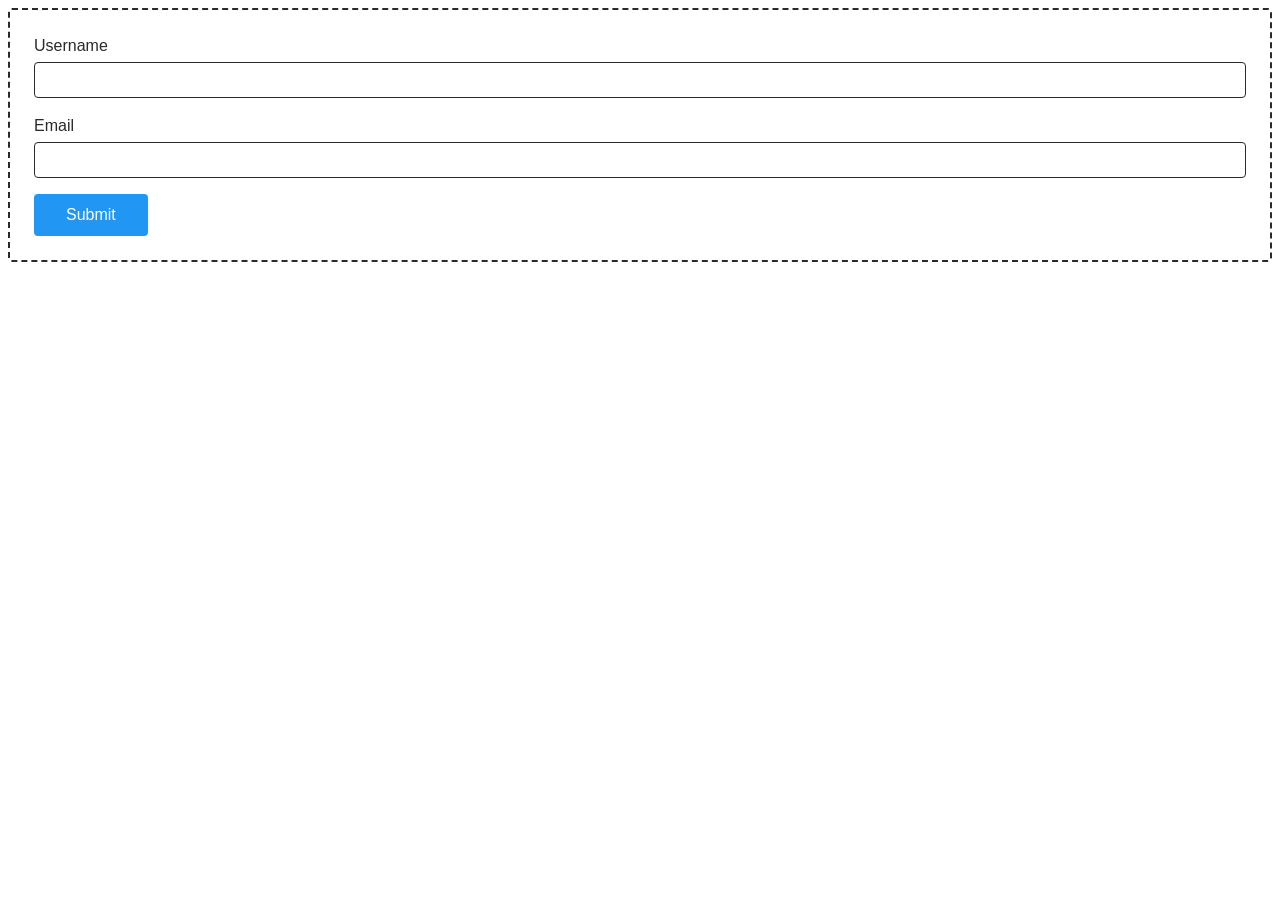
==== Index.html @ ba555522 "!" ====
<!doctype html>
<html>
    <head>
    <title>training</title>
    <meta charset="utf-8">
    <meta name="viewport" content="width=device-width, initial-scale=1.0">
    <link rel="preconnect" href="https://fonts.googleapis.com"> 
    <link rel="preconnect" href="https://fonts.gstatic.com" crossorigin> 
    <link href="https://fonts.googleapis.com/css2?family=Montserrat:wght@400;700&display=swap" rel="stylesheet">
    <link rel="stylesheet" href="./css/style.css">
    </head>
  <body>
    
<form class="form">
  <label class="form-label">
    <span class="label-text">Username</span>
    <input type="text" class="form-input" name="username" required minlength="3" placeholder="">
  </label>

  <label class="form-label">
    <span class="label-text">Email</span>
    <input type="email" class="form-input" name="mail" required placeholder="">
  </label>

  <button type="submit">Submit</button>
</form>

  </body>
</html>
---- css/style.css ----
.form:focus-within {
  border-color: #2196f3;
  color: fuchsia;
}

.form-label:focus-within {
  color: fuchsia;
}

.form-input:not(:placeholder-shown):required:valid {
  border-color: #4caf50;
}

.form-input:not(:placeholder-shown):required:invalid {
  border-color: #f44336;
}

/* Example styles */
* {
  box-sizing: border-box;
}

body {
  font-family: sans-serif;
  line-height: 1.5;
  color: #2a2a2a;
}

.form {
  width: 100%;
  padding: 24px;
  border-radius: 4px;
  border: 2px dashed #2a2a2a;
}

.form-label {
  display: flex;
  flex-direction: column;
  margin-bottom: 16px;
}

.label-text {
  margin-bottom: 4px;
}

.form-input {
  padding: 8px;
  border: 1px solid #2a2a2a;
  border-radius: 4px;
  font-family: inherit;
  font-size: 16px;
  outline: none;
}

button {
  display: inline-flex;
  padding: 12px 32px;
  border: none;
  border-radius: 4px;
  background-color: #2196f3;
  color: #fff;
  font-size: inherit;
  cursor: pointer;
}

button:hover,
button:focus {
  background-color: #1976d2;
}
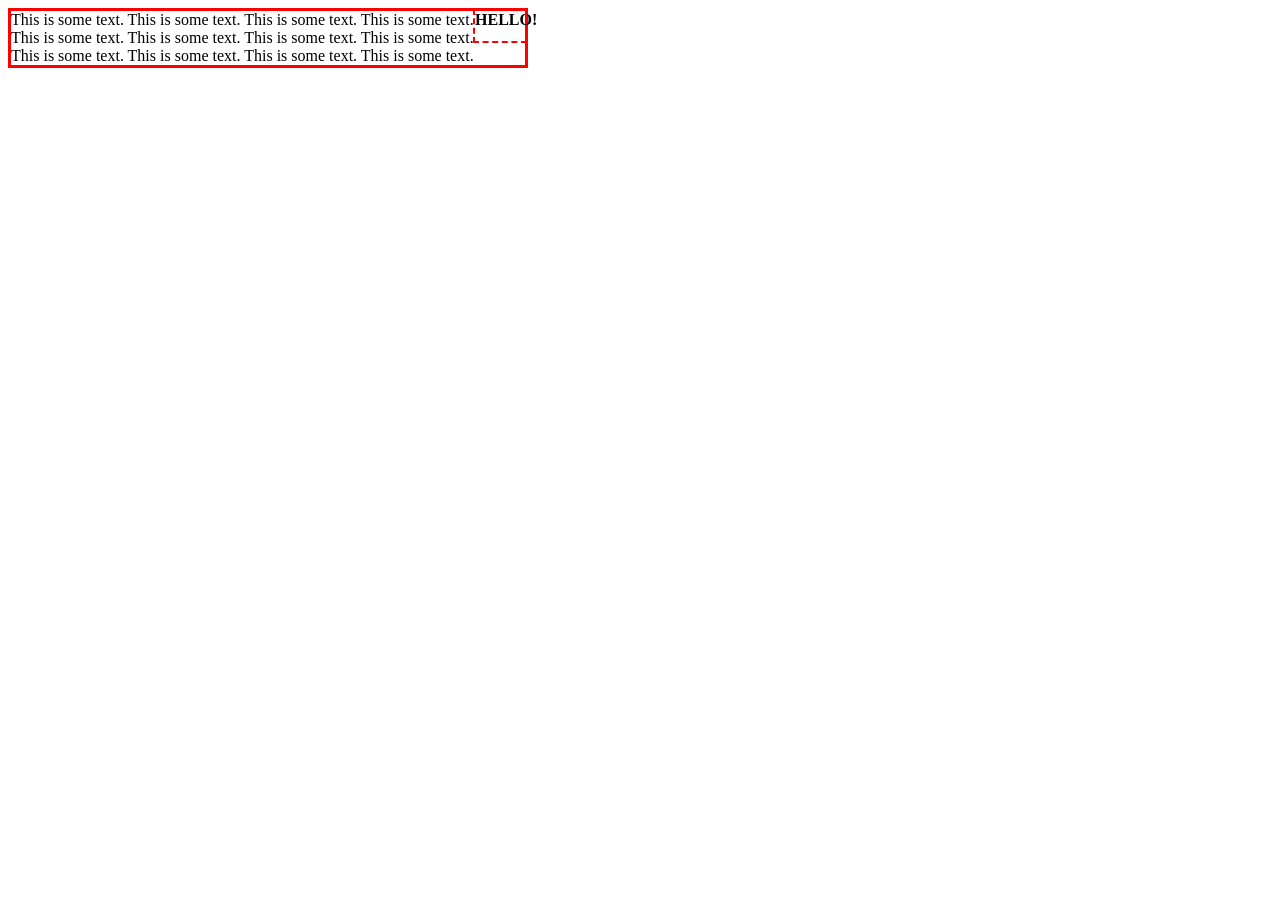
==== commit 486c1cb8: "!" ====
--- a/Index.html
+++ b/Index.html
@@ -11,19 +11,28 @@
     </head>
   <body>
     
-<form class="form">
-  <label class="form-label">
-    <span class="label-text">Username</span>
-    <input type="text" class="form-input" name="username" required minlength="3" placeholder="">
-  </label>
+<style type="text/css">
+  div {
+    border: solid red;
+    max-width: 70ex;
+  }
 
-  <label class="form-label">
-    <span class="label-text">Email</span>
-    <input type="email" class="form-input" name="mail" required placeholder="">
-  </label>
+  h4 {
+    float:inline-end;
+    width: 50px;
+    height: 30px;
+    margin: 0;
+    outline: 2px red dashed;
+  }
+</style>
 
-  <button type="submit">Submit</button>
-</form>
+<div>
+  <h4>HELLO!</h4>
+  This is some text. This is some text. This is some text.
+  This is some text. This is some text. This is some text.
+  This is some text. This is some text. This is some text.
+  This is some text. This is some text. This is some text.
+</div>
 
   </body>
 </html>
--- a/css/style.css
+++ b/css/style.css
@@ -1,69 +1,51 @@
-.form:focus-within {
-  border-color: #2196f3;
-  color: fuchsia;
+.box {
+  position: relative;
+  width: 500px;
+  height: 200px;
+  padding: 25px;
+  border: 2px solid black;
 }
-
-.form-label:focus-within {
-  color: fuchsia;
+.inner {
+  width: 100%;
+  height: 100%;
+  border: 1px solid black;
 }
-
-.form-input:not(:placeholder-shown):required:valid {
-  border-color: #4caf50;
+.inner-second {
+  position: absolute;
+  bottom: 0;
+  right: 0;
+  width: 100px;
+  background: white;
+  border-radius: 28px 0 0 0;
+  padding: 25px;
+  border: 1px solid black;
+  border-bottom: 0;
+  border-right: 0;
 }
-
-.form-input:not(:placeholder-shown):required:invalid {
-  border-color: #f44336;
+.inner-second::after {
+  content: "";
+  position: absolute;
+  left: -1px;
+  top: 27px;
+  background: white;
+  width: 1px;
+  height: 23px;
 }
-
-/* Example styles */
-* {
-  box-sizing: border-box;
+.inner-second::before {
+  content: "";
+  position: absolute;
+  right: 0;
+  top: -1px;
+  background: white;
+  width: 23px;
+  height: 1px;
 }
-
-body {
-  font-family: sans-serif;
-  line-height: 1.5;
-  color: #2a2a2a;
+button {
+  position: absolute;
+  right: 0;
+  bottom: 0;
+  width: calc(100% - 25px);
+  height: 25px;
+  background: orange;
+  border-radius: 28px 0 0 0;
 }
-
-.form {
-  width: 100%;
-  padding: 24px;
-  border-radius: 4px;
-  border: 2px dashed #2a2a2a;
-}
-
-.form-label {
-  display: flex;
-  flex-direction: column;
-  margin-bottom: 16px;
-}
-
-.label-text {
-  margin-bottom: 4px;
-}
-
-.form-input {
-  padding: 8px;
-  border: 1px solid #2a2a2a;
-  border-radius: 4px;
-  font-family: inherit;
-  font-size: 16px;
-  outline: none;
-}
-
-button {
-  display: inline-flex;
-  padding: 12px 32px;
-  border: none;
-  border-radius: 4px;
-  background-color: #2196f3;
-  color: #fff;
-  font-size: inherit;
-  cursor: pointer;
-}
-
-button:hover,
-button:focus {
-  background-color: #1976d2;
-}
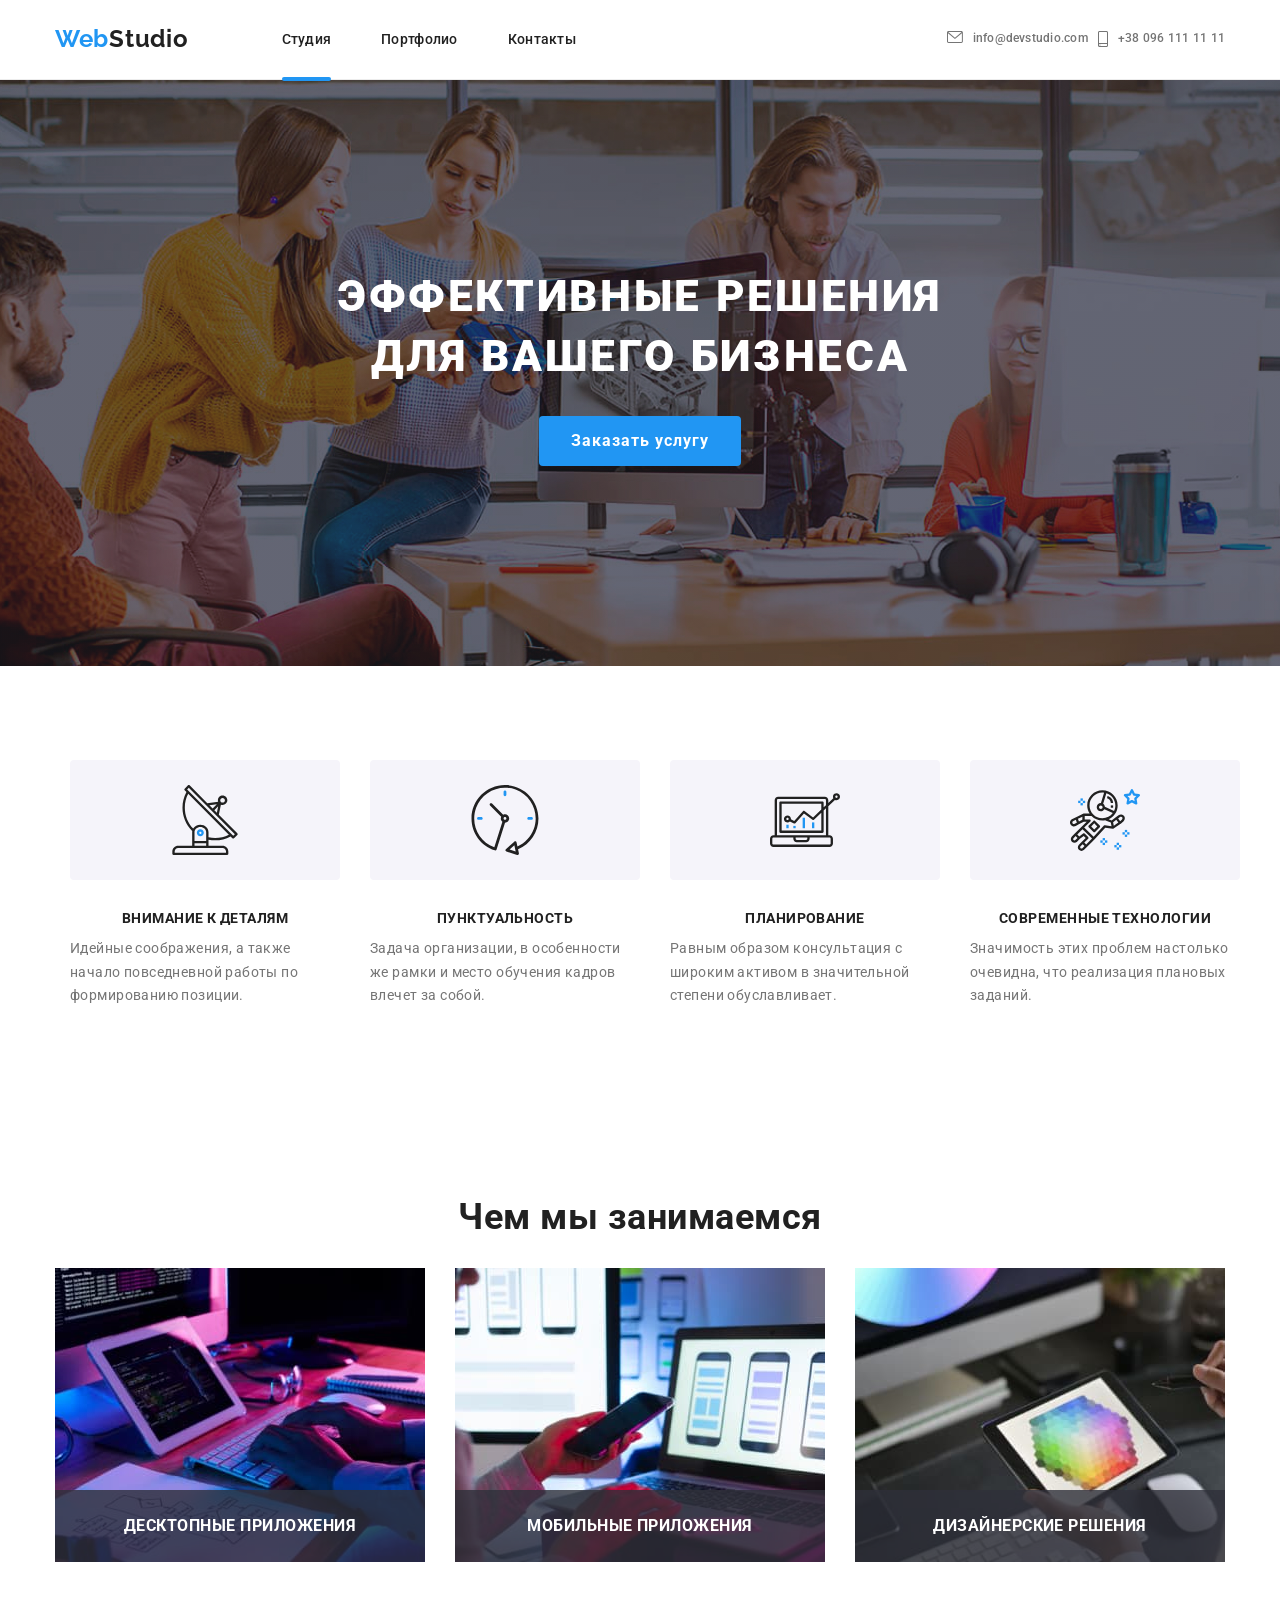
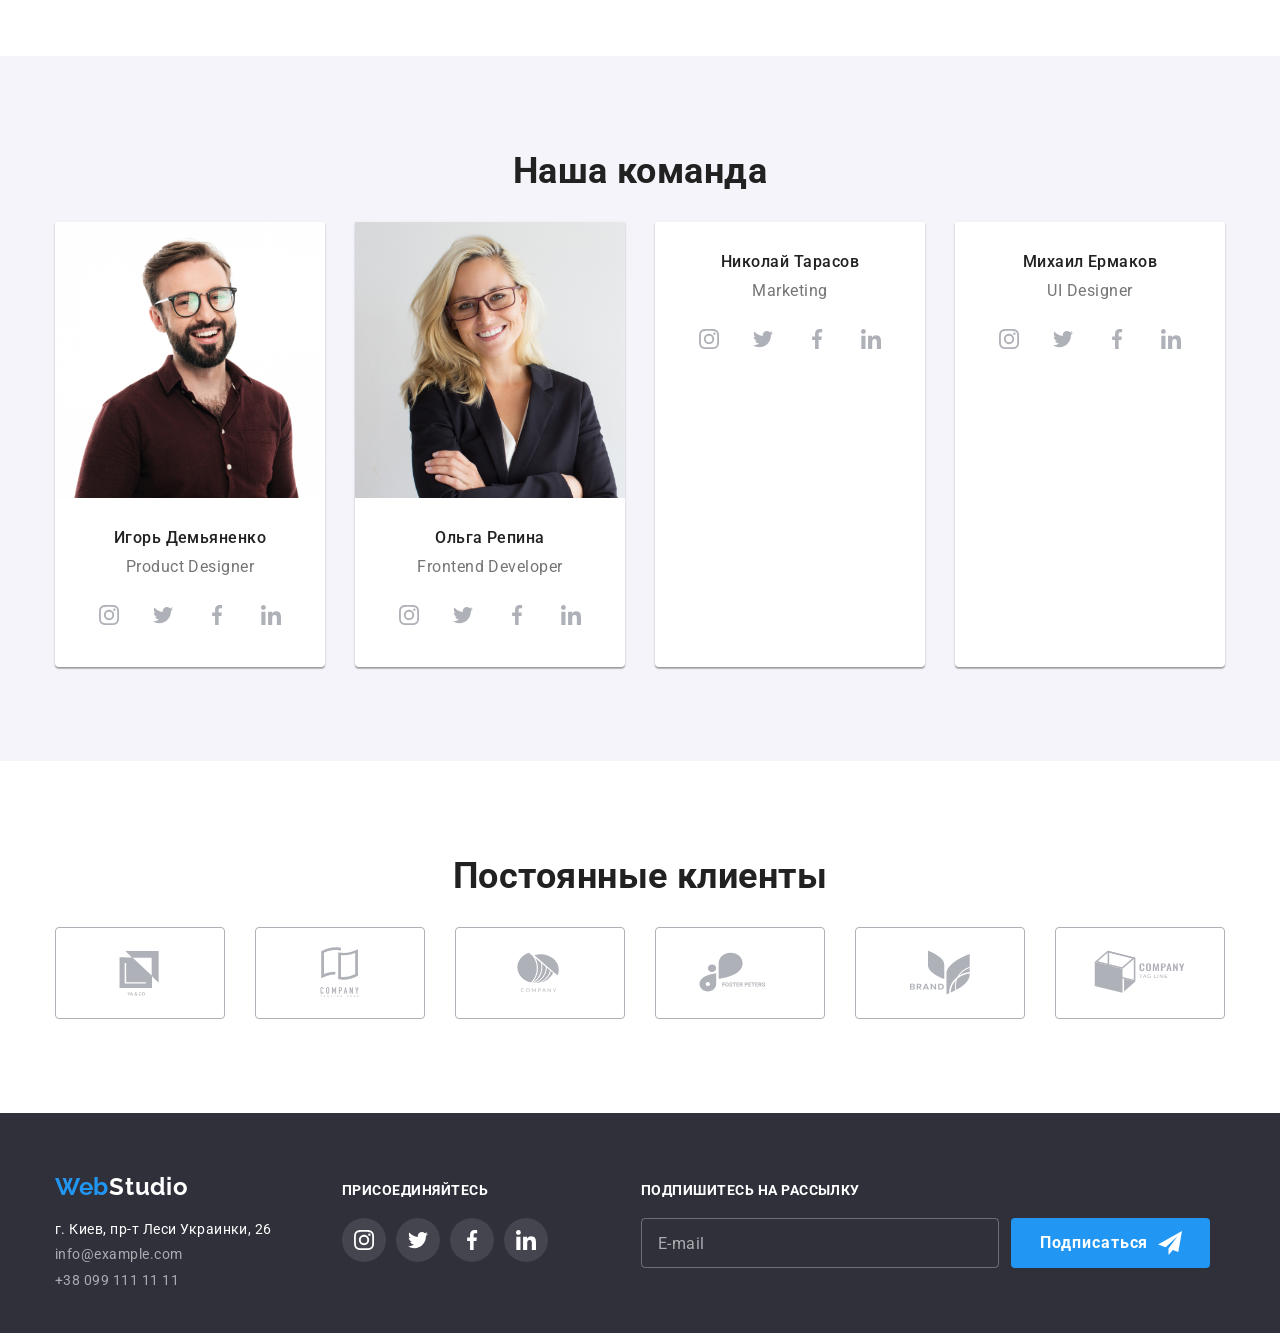
==== commit 16763f7f: "!" ====
--- a/Index.html
+++ b/Index.html
@@ -1,38 +1,547 @@
-<!doctype html>
-<html>
-    <head>
-    <title>training</title>
-    <meta charset="utf-8">
+<!DOCTYPE html>
+<html lang="ru">
+
+<head>
+    <meta charset="UTF-8">
+    <meta http-equiv="X-UA-Compatible" content="IE=edge">
     <meta name="viewport" content="width=device-width, initial-scale=1.0">
-    <link rel="preconnect" href="https://fonts.googleapis.com"> 
-    <link rel="preconnect" href="https://fonts.gstatic.com" crossorigin> 
-    <link href="https://fonts.googleapis.com/css2?family=Montserrat:wght@400;700&display=swap" rel="stylesheet">
-    <link rel="stylesheet" href="./css/style.css">
-    </head>
-  <body>
-    
-<style type="text/css">
-  div {
-    border: solid red;
-    max-width: 70ex;
-  }
-
-  h4 {
-    float:inline-end;
-    width: 50px;
-    height: 30px;
-    margin: 0;
-    outline: 2px red dashed;
-  }
-</style>
-
-<div>
-  <h4>HELLO!</h4>
-  This is some text. This is some text. This is some text.
-  This is some text. This is some text. This is some text.
-  This is some text. This is some text. This is some text.
-  This is some text. This is some text. This is some text.
-</div>
-
-  </body>
+    <title>Document</title>
+    <link rel="preconnect" href="https://fonts.googleapis.com">
+    <link rel="preconnect" href="https://fonts.gstatic.com" crossorigin>
+    <link
+        href="https://fonts.googleapis.com/css2?family=Raleway:wght@700&family=Roboto:wght@400;500;700;900&display=swap"
+        rel="stylesheet">
+    <link rel="stylesheet" href="./css/main.min.css">
+</head>
+
+<body class="body" body-hidden >
+    <!-- header -->
+    <header class="header">
+        <div class="header__container container">
+            <!-- navigation -->
+            <a class="logo header__logo" href="./index.html"> Web<span class="header-logo__accent">Studio</span></a>
+            <button class="burger-menu" aria-expanded="true" type="button" data-menu-button body-hidden-active>
+                <svg width="40" height="40" aria-label="Переключатель мобильного меню">
+                    <use class="burger-menu__icon-menu" href="./img-vect/sprite.svg#menu-burger">
+                    </use>
+                    <use class="burger-menu__icon-cross" href="./img-vect/sprite.svg#close-burger">
+                    </use>
+                </svg>
+            </button>
+            <div class="menu-container" data-menu>
+                <nav class="header-nav">
+                    <ul class="header-nav__list">
+                        <li class="header-nav__item">
+                            <a class="header-nav__link header-nav__link--current" href="./index.html">Студия</a>
+                        </li>
+                        <li class="header-nav__item">
+                            <a class="header-nav__link " href="./portfolio.html">Портфолио</a>
+                        </li>
+                        <li class="header-nav__item">
+                            <a class="header-nav__link " href="">Контакты</a>
+                        </li>
+                    </ul>
+                </nav>
+                <!-- contacts -->
+                <div class="header-contacts">
+                                    <ul class="header-contact">
+                                        <li class="header-contact__item">
+                                            <a class="header-contact__link " href="mailto:info@devstudio.com">
+                                                <svg class="header-contact__icon" width="16px" height="12px">
+                                                    <use href="./img-vect/sprite.svg#icon-envelope"></use>
+                                                </svg>
+                                                info@devstudio.com
+                                            </a>
+                                        </li>
+                                        <li class="header-contact__item">
+                                            <a class="header-contact__link header-contact__link--font-size" href="tel:+380961111111">
+                                                <svg class="header-contact__icon" width="10px" height="16px">
+                                                    <use href="./img-vect/sprite.svg#icon-smartphone"></use>
+                                                </svg>
+                                                +38 096 111 11 11
+                                            </a>
+                                        </li>
+                                    </ul>
+                                    <ul class="social-list">
+                                        <li>
+                                            <a class="social-list__link social-list__link--separation social-list__link--first" href=" ">Instagram </a>
+                                        </li>
+                                        <li>
+                                            <a class="social-list__link social-list__link--separation " href=" "> Twitter</a>
+                                        </li>
+                                        <li>
+                                            <a class="social-list__link social-list__link--separation " href=" ">Facebook </a>
+                                        </li>
+                                        <li>
+                                            <a class="social-list__link " href=" "> LinkedIn</a>
+                                        </li>
+                                    </ul>
+
+                </div>
+            </div>
+        </div>
+    </header>
+    <!-- main_content -->
+    <main>
+        <!-- hero_section -->
+        <section class="hero">
+            <div class="container">
+                <h1 class="hero__title ">Эффективные решения для вашего бизнеса</h1>
+                <button data-modal-open class="button button__order" type="button">Заказать услугу</button>
+            </div>
+        </section>
+        <!-- our_features -->
+        <section class="section ">
+            <div class="container">
+                <h2 class="section__title section__title--visually-hidden">Наши особенности</h2>
+                <ul class="features">
+                    <li class="features__item ">
+                        <div class="features__block">
+                            <svg class="features__icon">
+                                <use href="./img-vect/sprite.svg#icon-antenna">
+                                </use>
+                            </svg>
+                        </div>
+                        <h3 class="features__title">Внимание к деталям</h3>
+                        <p class="features__text">Идейные соображения, а также начало повседневной работы по
+                            формированию
+                            позиции.</p>
+                    </li>
+                    <li class="features__item ">
+                        <div class="features__block">
+                            <svg class="features__icon">
+                                <use href="./img-vect/sprite.svg#icon-clock">
+                                </use>
+                            </svg>
+                        </div>
+                        <h3 class="features__title">Пунктуальность</h3>
+                        <p class="features__text">Задача организации, в особенности же рамки и место обучения кадров
+                            влечет за собой.</p>
+                    </li>
+                    <li class="features__item ">
+                        <div class="features__block">
+                            <svg class="features__icon">
+                                <use href="./img-vect/sprite.svg#icon-diagram">
+                                </use>
+                            </svg>
+                        </div>
+                        <h3 class="features__title">Планирование</h3>
+                        <p class="features__text">Равным образом консультация с широким активом в значительной степени
+                            обуславливает.</p>
+                    </li>
+                    <li class="features__item ">
+                        <div class="features__block">
+                            <svg class="features__icon">
+                                <use href="./img-vect/sprite.svg#icon-astronaut">
+                                </use>
+                            </svg>
+                        </div>
+                        <h3 class="features__title">Современные технологии</h3>
+                        <p class="features__text">Значимость этих проблем настолько очевидна, что реализация плановых
+                            заданий.</p>
+                    </li>
+                </ul>
+            </div>
+        </section>
+        <!-- our_actions -->
+        <section class="section section--no-padding-top section--visually-hidden">
+            <div class="container">
+                <h2 class="section__title">Чем мы занимаемся</h2>
+                <ul class="actions">
+                    <li class="actions__item"><img src="./img-rast/action1.jpg" alt="Планшет" width="370">
+                        <div class="actions__block">
+                            <p class="actions__description">Десктопные приложения</p>
+                        </div>
+                    </li>
+                    <li class="actions__item"><img src="./img-rast/action2.jpg" alt="Планшет" width="370">
+                        <div class="actions__block">
+                            <p class="actions__description">Мобильные приложения</p>
+                        </div>
+                    </li>
+                    <li class="actions__item"><img src="./img-rast/action3.jpg" alt="Планшет" width="370">
+                        <div class="actions__block">
+                            <p class="actions__description">Дизайнерские решения</p>
+                        </div>
+                    </li>
+                </ul>
+            </div>
+        </section>
+        <!-- our_team -->
+        <section class="section section--team-background">
+            <div class="container">
+                <h2 class="section__title"> Наша команда</h2>
+                <ul class="team">
+                    <li class="team__item">
+                        <picture>
+                            <source srcset="./img-rast/team/team1-270.jpg 1x, ./img-rast/team/team1-270@2x.jpg 2x"
+                                media="(min-width: 1200px)" type="image/jpeg" />
+                            <source srcset="./img-rast/team/team1-354.jpg 1x, ./img-rast/team/team1-354@2x.jpg 2x"
+                                media="(min-width: 768px)" type="image/jpeg" />
+                            <source srcset="./img-rast/team/team1-450.jpg 1x, ./img-rast/team/team1-450@2x.jpg 2x"
+                                media="(max-width: 767px)" type="image/jpeg" />
+                            <img src="./img-rast/team/team1-270.jpg" alt="Игорь Демьяненко" />
+                        </picture>
+                        <div class="team__detail">
+                            <h3 class="team__title">Игорь Демьяненко</h3>
+                            <p class="team__text">Product Designer</p>
+                            <ul class="social">
+                                <li class="social_item">
+                                    <a class="social__link" href="">
+                                        <svg width="20" height="20">
+                                            <use href="./img-vect/sprite.svg#icon-instagram"></use>
+                                        </svg>
+                                    </a>
+                                </li>
+                                <li class="social_item">
+                                    <a class="social__link" href="">
+                                        <svg width="20" height="20">
+                                            <use href="./img-vect/sprite.svg#icon-twitter"></use>
+                                        </svg>
+                                    </a>
+                                </li>
+                                <li class="social_item">
+                                    <a class="social__link" href="">
+                                        <svg width="20" height="20">
+                                            <use href="./img-vect/sprite.svg#icon-facebook"></use>
+                                        </svg>
+                                    </a>
+                                </li>
+                                <li class="social_item">
+                                    <a class="social__link" href="">
+                                        <svg width="20" height="20">
+                                            <use href="./img-vect/sprite.svg#icon-linkedin"></use>
+                                        </svg>
+                                    </a>
+                                </li>
+
+                            </ul>
+                        </div>
+                    </li>
+                    <li class="team__item">
+                        <picture>
+                            <source srcset="./img-rast/team/team2-270.jpg 1x, ./img-rast/team/team2-270@2x.jpg 2x"
+                                media="(min-width: 1200px)" type="image/jpeg" />
+                            <source srcset="./img-rast/team/team2-354.jpg 1x, ./img-rast/team/team2-354@2x.jpg 2x"
+                                media="(min-width: 768px)" type="image/jpeg" />
+                            <source srcset="./img-rast/team/team2-450.jpg 1x, ./img-rast/team/team2-450@2x.jpg 2x"
+                                media="(max-width: 767px)" type="image/jpeg" />
+                            <img src="./img-rast/team/team2-270.jpg" alt="Ольга Репина" />
+                        </picture>
+                        <div class="team__detail">
+                            <h3 class="team__title">Ольга Репина</h3>
+                            <p class="team__text">Frontend Developer</p>
+                            <ul class="social">
+                                <li class="social_item">
+                                    <a class="social__link" href="">
+                                        <svg width="20" height="20">
+                                            <use href="./img-vect/sprite.svg#icon-instagram"></use>
+                                        </svg>
+                                    </a>
+                                </li>
+                                <li class="social_item">
+                                    <a class="social__link" href="">
+                                        <svg width="20" height="20">
+                                            <use href="./img-vect/sprite.svg#icon-twitter"></use>
+                                        </svg>
+                                    </a>
+                                </li>
+                                <li class="social_item">
+                                    <a class="social__link" href="">
+                                        <svg width="20" height="20">
+                                            <use href="./img-vect/sprite.svg#icon-facebook"></use>
+                                        </svg>
+                                    </a>
+                                </li>
+                                <li class="social_item">
+                                    <a class="social__link" href="">
+                                        <svg width="20" height="20">
+                                            <use href="./img-vect/sprite.svg#icon-linkedin"></use>
+                                        </svg>
+                                    </a>
+                                </li>
+
+                            </ul>
+                        </div>
+                    </li>
+                    <li class="team__item">
+                        <picture>
+                            <source srcset="./img-rast/team/team3-270.jpg 1x, ./img-rast/team/team3-270@2x.jpg 2x"
+                                media="(min-width: 1200px)" type="image/jpeg" />
+                            <source srcset="./img-rast/team/team3-354.jpg 1x, ./img-rast/team/team3-354@2x.jpg 2x"
+                                media="(min-width: 768px)" type="image/jpeg" />
+                            <source srcset="./img-rast/team/team3-450.jpg 1x, ./img-rast/team/team3-450@2x.jpg 2x"
+                                media="(max-width: 767px)" type="image/jpeg" />
+                            <img src="./img-rast/team/team3-270.jpg" alt="Николай Тарасов" />
+                        </picture>
+                        <div class="team__detail">
+                            <h3 class="team__title">Николай Тарасов</h3>
+                            <p class="team__text">Marketing</p>
+                            <ul class="social">
+                                <li class="social_item">
+                                    <a class="social__link" href="">
+                                        <svg width="20" height="20">
+                                            <use href="./img-vect/sprite.svg#icon-instagram"></use>
+                                        </svg>
+                                    </a>
+                                </li>
+                                <li class="social_item">
+                                    <a class="social__link" href="">
+                                        <svg width="20" height="20">
+                                            <use href="./img-vect/sprite.svg#icon-twitter"></use>
+                                        </svg>
+                                    </a>
+                                </li>
+                                <li class="social_item">
+                                    <a class="social__link" href="">
+                                        <svg width="20" height="20">
+                                            <use href="./img-vect/sprite.svg#icon-facebook"></use>
+                                        </svg>
+                                    </a>
+                                </li>
+                                <li class="social_item">
+                                    <a class="social__link" href="">
+                                        <svg width="20" height="20">
+                                            <use href="./img-vect/sprite.svg#icon-linkedin"></use>
+                                        </svg>
+                                    </a>
+                                </li>
+
+                            </ul>
+                        </div>
+                    </li>
+                    <li class="team__item">
+                        <picture>
+                            <source srcset="./img-rast/team/team4-270.jpg 1x, ./img-rast/team/team4-270@2x.jpg 2x"
+                                media="(min-width: 1200px)" type="image/jpeg" />
+                            <source srcset="./img-rast/team/team4-354.jpg 1x, ./img-rast/team/team4-354@2x.jpg 2x"
+                                media="(min-width: 768px)" type="image/jpeg" />
+                            <source srcset="./img-rast/team/team4-450.jpg 1x, ./img-rast/team/team4-450@2x.jpg 2x"
+                                media="(max-width: 767px)" type="image/jpeg" />
+                            <img src="./img-rast/team/team4-270.jpg" alt="Михаил Ермаков" />
+                        </picture>
+                        <div class="team__detail">
+                            <h3 class="team__title">Михаил Ермаков</h3>
+                            <p class="team__text">UI Designer</p>
+                            <ul class="social">
+                                <li class="social_item">
+                                    <a class="social__link" href="">
+                                        <svg width="20" height="20">
+                                            <use href="./img-vect/sprite.svg#icon-instagram"></use>
+                                        </svg>
+                                    </a>
+                                </li>
+                                <li class="social_item">
+                                    <a class="social__link" href="">
+                                        <svg width="20" height="20">
+                                            <use href="./img-vect/sprite.svg#icon-twitter"></use>
+                                        </svg>
+                                    </a>
+                                </li>
+                                <li class="social_item">
+                                    <a class="social__link" href="">
+                                        <svg width="20" height="20">
+                                            <use href="./img-vect/sprite.svg#icon-facebook"></use>
+                                        </svg>
+                                    </a>
+                                </li>
+                                <li class="social_item">
+                                    <a class="social__link" href="">
+                                        <svg width="20" height="20">
+                                            <use href="./img-vect/sprite.svg#icon-linkedin"></use>
+                                        </svg>
+                                    </a>
+                                </li>
+
+                            </ul>
+                        </div>
+                    </li>
+                </ul>
+            </div>
+        </section>
+
+        <!-- Our clients -->
+
+        <section class="section">
+            <div class="container ">
+                <h2 class="section__title">Постоянные клиенты</h2>
+                <ul class="client">
+                    <li class="client__item">
+                        <a class="client__link" href="">
+                            <svg class="client__icon">
+                                <use href="./img-vect/sprite.svg#icon-company-1"></use>
+                            </svg>
+                        </a>
+                    </li>
+                    <li class="client__item">
+                        <a class="client__link" href=""> <svg class="client__icon">
+                                <use href="./img-vect/sprite.svg#icon-company-2"></use>
+                            </svg> </a>
+                    </li>
+                    <li class="client__item">
+                        <a class="client__link" href=""> <svg class="client__icon">
+                                <use href="./img-vect/sprite.svg#icon-company-3"></use>
+                            </svg> </a>
+                    </li>
+                    <li class="client__item">
+                        <a class="client__link" href=""> <svg class="client__icon">
+                                <use href="./img-vect/sprite.svg#icon-company-4"></use>
+                            </svg> </a>
+                    </li>
+                    <li class="client__item">
+                        <a class="client__link" href="">
+                            <svg class="client__icon">
+                                <use href="./img-vect/sprite.svg#icon-company-5"></use>
+                            </svg> </a>
+                    </li>
+                    <li class="client__item">
+                        <a class="client__link" href=""> <svg class="client__icon">
+                                <use href="./img-vect/sprite.svg#icon-company-6"></use>
+                            </svg> </a>
+                    </li>
+                </ul>
+            </div>
+        </section>
+    </main>
+    <!-- footer -->
+    <footer class="footer">
+        <div class="footer__container container">
+            <div class="footer-tablet">
+                <div class="adress-section">
+                    <a class="logo footer__logo" href="./index.html"> Web<span
+                            class="footer-logo__accent">Studio</span></a>
+                    <address class="footer-contacts">
+                        <ul class="footer-contacts__list">
+                            <li class="footer-contacts__item"><a
+                                    class="footer-contacts__data footer-contacts__data--color"
+                                    href="https://goo.gl/maps/ktapFahStS3y24yC7">г.
+                                    Киев, пр-т Леси Украинки, 26</a>
+                            <li class="footer-contacts__item"><a class="footer-contacts__data"
+                                    href="mailto:info@example.com">info@example.com</a>
+                            </li>
+                            <li class="footer-contacts__item"><a class="footer-contacts__data" href="tel:+380991111111">
+                                    +38 099 111 11
+                                    11</a>
+                            </li>
+                        </ul>
+                    </address>
+                </div>
+                <div class="wellcom-block">
+                    <h3 class="wellcom-block__title">присоединяйтесь</h3>
+                    <ul class="social">
+                        <li class="social_item ">
+                            <a class="social__link" href="">
+                                <svg width="20" height="20">
+                                    <use href="./img-vect/sprite.svg#icon-instagram"> </use>
+                                </svg>
+                            </a>
+                        </li>
+                        <li class="social_item">
+                            <a class="social__link" href="">
+                                <svg width="20" height="20">
+                                    <use href="./img-vect/sprite.svg#icon-twitter"> </use>
+                                </svg>
+                            </a>
+                        </li>
+                        <li class="social_item ">
+                            <a class="social__link" href="">
+                                <svg width="20" height="20">
+                                    <use href="./img-vect/sprite.svg#icon-facebook"> </use>
+                                </svg>
+                            </a>
+                        </li>
+                        <li class="social_item ">
+                            <a class="social__link" href="">
+                                <svg width="20" height="20">
+                                    <use href="./img-vect/sprite.svg#icon-linkedin"> </use>
+                                </svg>
+                            </a>
+                        </li>
+                    </ul>
+                </div>
+            </div>
+
+            <!-- Subscription -->
+
+            <div class="subscription">
+                <h3 class="subscription__title">Подпишитесь на рассылку</h3>
+                <form class="subscription__form">
+                    <label class="subscription__label" for="email"></label>
+                    <input class="subscription__input" type="email" name="subscription" id="email"
+                        placeholder="E-mail" />
+                    <button class="button subscription-button" type="submit">
+                        Подписаться
+                        <svg class="subscription-button__icon" width="24" height="24">
+                            <use class="subscription-button__svg" href="./img-vect/sprite.svg#icon-send"></use>
+                        </svg>
+                    </button>
+                </form>
+            </div>
+        </div>
+    </footer>
+
+    <!-- Модальное окно -->
+
+    <div class="backdrop backdrop--is-hidden" data-modal>
+        <div class="modal">
+            <h3 class="modal__title">Оставьте свои данные, мы вам перезвоним</h3>
+            <form class="modal__form">
+                <ul class="modal__list">
+                    <li class="modal__item">
+                        <label class="modal__label"> Имя
+                            <input class="modal__frame" type="text" placeholder=" " name="name">
+                            <svg class="modal__icon">
+                                <use class="modal__svg" href="./img-vect/sprite.svg#person-modal"></use>
+                            </svg>
+                        </label>
+                    </li>
+                    <li class="modal__item">
+                        <label class="modal__label">Телефон
+                            <input class="modal__frame" type="tel" name="tel">
+                            <svg class="modal__icon">
+                                <use class="modal__svg" href="./img-vect/sprite.svg#phone-modal"></use>
+                            </svg>
+                        </label>
+                    </li>
+                    <li class="modal__item">
+                        <label class="modal__label">Почта
+                            <input class="modal__frame" type="email" name="email">
+                            <svg class="modal__icon">
+                                <use class="modal__svg" href="./img-vect/sprite.svg#email-modal"></use>
+                            </svg>
+                        </label>
+                    </li>
+                    <li class="modal__item">
+                        <label class="modal__label">
+                            Комментарий
+                            <textarea class="modal__frame modal__textarea" name="comment" cols="10" rows="5"
+                                placeholder="Введите текст"></textarea>
+                        </label>
+                    </li>
+                </ul>
+                <label class="checkbox">
+                    <input class="checkbox__input" type="checkbox" name="policy">
+                    <svg class="checkbox__icon" width="16px" height="15px">
+                        <use href="./img-vect/sprite.svg#checkbox-border"></use>
+                    </svg>
+                    <span class="checkbox__text">Соглашаюсь с рассылкой и принимаю <a class="checkbox__text--accent"
+                            href="">Условия договора</a> </span>
+                </label>
+                <button class="button modal-button-submit" type="submit">Отправить</button>
+            </form>
+            <button data-modal-close class="modal-button-close" type="button">
+                <svg class="modal-button-close__icon" width="18" height="18">
+                    <use href="./img-vect/sprite.svg#icon-close"> </use>
+                </svg>
+            </button>
+        </div>
+    </div>
+
+    <!-- подключение файла JavaScript -->
+    <script src="./js/modal.js"> </script>
+    <script src="./js/mobile-menu.js"> </script>
+        <script src="./js/body-hidden.js"> </script>
+
+
+</body>
+
 </html>
--- a/css/main.min.css
+++ b/css/main.min.css
@@ -0,0 +1 @@
+/*! normalize.css v8.0.1 | MIT License | github.com/necolas/normalize.css */html{line-height:1.15;-webkit-text-size-adjust:100%}body{margin:0}main{display:block}h1{font-size:2em;margin:.67em 0}hr{-webkit-box-sizing:content-box;box-sizing:content-box;height:0;overflow:visible}pre{font-family:monospace,monospace;font-size:1em}a{background-color:rgba(0,0,0,0)}abbr[title]{border-bottom:none;text-decoration:underline;-webkit-text-decoration:underline dotted;text-decoration:underline dotted}b,strong{font-weight:bolder}code,kbd,samp{font-family:monospace,monospace;font-size:1em}small{font-size:80%}sub,sup{font-size:75%;line-height:0;position:relative;vertical-align:baseline}sub{bottom:-0.25em}sup{top:-0.5em}img{border-style:none}button,input,optgroup,select,textarea{font-family:inherit;font-size:100%;line-height:1.15;margin:0}button,input{overflow:visible}button,select{text-transform:none}button,[type=button],[type=reset],[type=submit]{-webkit-appearance:button}button::-moz-focus-inner,[type=button]::-moz-focus-inner,[type=reset]::-moz-focus-inner,[type=submit]::-moz-focus-inner{border-style:none;padding:0}button:-moz-focusring,[type=button]:-moz-focusring,[type=reset]:-moz-focusring,[type=submit]:-moz-focusring{outline:1px dotted ButtonText}fieldset{padding:.35em .75em .625em}legend{-webkit-box-sizing:border-box;box-sizing:border-box;color:inherit;display:table;max-width:100%;padding:0;white-space:normal}progress{vertical-align:baseline}textarea{overflow:auto}[type=checkbox],[type=radio]{-webkit-box-sizing:border-box;box-sizing:border-box;padding:0}[type=number]::-webkit-inner-spin-button,[type=number]::-webkit-outer-spin-button{height:auto}[type=search]{-webkit-appearance:textfield;outline-offset:-2px}[type=search]::-webkit-search-decoration{-webkit-appearance:none}::-webkit-file-upload-button{-webkit-appearance:button;font:inherit}details{display:block}summary{display:list-item}template{display:none}[hidden]{display:none}*,*::before,*::after{-webkit-box-sizing:border-box;box-sizing:border-box}ul,h1,h2,h3,h4,p{margin:0;padding:0;list-style:none}body{margin-right:auto;margin-left:auto;overflow-x:hidden;font-family:roboto,sans-serif;background-color:#fff;line-height:1.2;letter-spacing:.03em;color:#212121;list-style:none;margin:0}@media screen and (max-width: 767px){body.body-hidden{overflow:hidden}}main{padding-top:66px}img{display:block;max-width:100%;height:auto}.container{margin-left:auto;margin-right:auto;padding-left:15px;padding-right:15px}@media screen and (min-width: 480px){.container{width:480px}}@media screen and (min-width: 768px){.container{width:768px}}@media screen and (min-width: 1200px){.container{width:1200px}}.section{padding-bottom:60px;padding-top:60px}.section--no-padding-top{padding-top:0}.section__title--visually-hidden{position:absolute;width:1px;height:1px;margin:-1px;border:0;padding:0;white-space:nowrap;-webkit-clip-path:inset(100%);clip-path:inset(100%);clip:rect(0 0 0 0);overflow:hidden}@media screen and (min-width: 1200px){.section{padding-bottom:94px;padding-top:94px}}.section__title{margin-bottom:30px;font-size:28px;line-height:1.1785714286;text-align:center}@media screen and (min-width: 1200px){.section__title{font-size:36px;line-height:1.1666666667}}.section--team-background{background-color:#f5f4fa;margin-left:auto;margin-right:auto}.logo{font-size:24px;font-family:"Raleway",sans-serif;font-weight:700;line-height:1.1666666667;letter-spacing:.03em;text-decoration:none;color:#2196f3}.header-logo__accent{color:#212121}.footer__logo{display:inline-block;margin-bottom:20px}.footer-logo__accent{color:#fff}.header{position:fixed;z-index:50;background-color:#fff;width:100%;margin-top:-1px;border-bottom:1px solid #ececec}@media screen and (max-width: 767px){.header{padding-top:10px;padding-bottom:10px}}.header__container{display:-webkit-box;display:-ms-flexbox;display:flex;-webkit-box-align:center;-ms-flex-align:center;align-items:center;-webkit-box-pack:justify;-ms-flex-pack:justify;justify-content:space-between}.menu-container{-webkit-box-align:center;-ms-flex-align:center;align-items:center;width:100%;background-color:#fff}@media screen and (min-width: 768px){.menu-container{display:-webkit-box;display:-ms-flexbox;display:flex;-webkit-box-pack:justify;-ms-flex-pack:justify;justify-content:space-between;margin-left:88px}}@media screen and (min-width: 1200px){.menu-container{margin-left:93px}}@media screen and (max-width: 767px){.menu-container{display:none;position:absolute;top:0px;left:0}.menu-container.is-open{position:absolute;overflow:scroll;height:100vh;display:-webkit-box;display:-ms-flexbox;display:flex;z-index:2;-webkit-box-orient:vertical;-webkit-box-direction:normal;-ms-flex-direction:column;flex-direction:column;-webkit-box-pack:justify;-ms-flex-pack:justify;justify-content:space-between;-webkit-box-align:start;-ms-flex-align:start;align-items:flex-start;padding:48px 0 48px 40px}.menu-container.is-open .header-nav__link{font-size:40px}.menu-container.is-open .header-contact{margin:0;display:-webkit-box;display:-ms-flexbox;display:flex;-webkit-box-orient:vertical;-webkit-box-direction:reverse;-ms-flex-direction:column-reverse;flex-direction:column-reverse}.menu-container.is-open .header-contact__link--font-size{font-size:34px;color:#2196f3;margin-bottom:32px}.menu-container.is-open .header-nav__link--current::after{display:none}.menu-container.is-open .social-list{display:-webkit-box;display:-ms-flexbox;display:flex;-ms-flex-wrap:wrap;flex-wrap:wrap;margin-top:64px}.menu-container.is-open .social-list__link{padding-right:5px;padding-left:5px;text-decoration:none;font-weight:500;font-size:18px;letter-spacing:.02em;color:#2196f3}.menu-container.is-open .social-list__link--separation{border-right:1px solid rgba(33,33,33,.2)}.menu-container.is-open .social-list__link--first{padding-left:0px}}@media screen and (min-width: 768px){.header-nav__list{display:-webkit-box;display:-ms-flexbox;display:flex}}.header-nav__item{position:relative}@media screen and (max-width: 767px){.header-nav__item:nth-child(2){margin:32px 0}}@media screen and (min-width: 768px){.header-nav__item:not(:last-child){margin-right:50px}}@media screen and (min-width: 1200px){.header-nav__item:first-child{margin-left:0}}.header-nav__link{display:-webkit-box;display:-ms-flexbox;display:flex;text-decoration:none;font-weight:500;color:inherit;letter-spacing:.02em;line-height:1.14;-webkit-transition:color 250ms cubic-bezier(0.4, 0, 0.2, 1),fill 250ms cubic-bezier(0.4, 0, 0.2, 1);transition:color 250ms cubic-bezier(0.4, 0, 0.2, 1),fill 250ms cubic-bezier(0.4, 0, 0.2, 1);font-size:24px;line-height:1.1666666667;letter-spacing:.02em}.header-nav__link--current::after{position:absolute;bottom:0;content:"";width:100%;text-align:center;height:4px;bottom:-1.5px;border-radius:4px;background-color:#2196f3;opacity:1}.header-nav__link:hover,.header-nav__link:focus{color:#2196f3}@media screen and (min-width: 768px){.header-nav__link{padding:32px 0px;font-weight:500;font-size:14px;line-height:1.1428571429;letter-spacing:.02em}}@media screen and (min-width: 767px){.header-contacts{margin:21px 0}}.header-contact{padding:0;margin-left:auto}@media screen and (min-width: 768px){.header-contact{font-size:12px;line-height:14px}}@media screen and (min-width: 1200px){.header-contact{display:-webkit-box}}.header-contact__item{display:-webkit-box;display:-ms-flexbox}@media screen and (max-width: 767px){.header-contact__item:last-child{margin-bottom:32px}}@media screen and (min-width: 768px){.header-contact__item:first-child{margin-bottom:10px}}@media screen and (min-width: 1200px){.header-contact__item:first-child{margin-bottom:0;margin-right:10px}}.header-contact__link{color:#757575;fill:#757575;text-decoration:none;font-weight:500;font-size:34px;line-height:1.1764705882;text-align:center;letter-spacing:.02em;-webkit-transition:color 250ms cubic-bezier(0.4, 0, 0.2, 1),fill 250ms cubic-bezier(0.4, 0, 0.2, 1);transition:color 250ms cubic-bezier(0.4, 0, 0.2, 1),fill 250ms cubic-bezier(0.4, 0, 0.2, 1)}.header-contact__link:hover,.header-contact__link:focus{fill:#2196f3;color:#2196f3}.header-contact__link{font-size:24px;line-height:1.1666666667}@media screen and (min-width: 768px){.header-contact__link{display:-webkit-box;display:-ms-flexbox;display:flex;font-weight:500;font-size:12px;line-height:1.1666666667;letter-spacing:.02em}}.header-contact__icon{display:none}@media screen and (min-width: 768px){.header-contact__icon{display:block;margin-right:10px;border:0;list-style:none}}.hero{text-align:center;margin-left:auto;margin-right:auto;z-index:50;max-width:1600px;padding-top:118px;padding-bottom:118px;background-size:cover;background-position:center;background-image:-webkit-gradient(linear, left top, right top, from(rgba(47, 48, 58, 0.4)), to(rgba(47, 48, 58, 0.4))),url("../img-rast/hero/Hero-mobile.jpg");background-image:linear-gradient(to right, rgba(47, 48, 58, 0.4), rgba(47, 48, 58, 0.4)),url("../img-rast/hero/Hero-mobile.jpg")}@media screen and (max-width: 479px){.hero{padding-left:10px;padding-right:10px}}@media screen and (min-device-pixel-ratio: 2),screen and (-webkit-min-device-pixel-ratio: 2),screen and (min-resolution: 192dpi),screen and (min-resolution: 2dppx){.hero{background-image:-webkit-gradient(linear, left top, right top, from(rgba(47, 48, 58, 0.4)), to(rgba(47, 48, 58, 0.4))),url("../img-rast/hero/Hero-mobile@2x.jpg");background-image:linear-gradient(to right, rgba(47, 48, 58, 0.4), rgba(47, 48, 58, 0.4)),url("../img-rast/hero/Hero-mobile@2x.jpg")}}@media screen and (min-width: 768px){.hero{background-image:-webkit-gradient(linear, left top, right top, from(rgba(47, 48, 58, 0.4)), to(rgba(47, 48, 58, 0.4))),url("../img-rast/hero/Hero-tablet.jpg");background-image:linear-gradient(to right, rgba(47, 48, 58, 0.4), rgba(47, 48, 58, 0.4)),url("../img-rast/hero/Hero-tablet.jpg")}}@media screen and (min-width: 768px)and (min-device-pixel-ratio: 2),screen and (min-width: 768px)and (-webkit-min-device-pixel-ratio: 2),screen and (min-width: 768px)and (min-resolution: 192dpi),screen and (min-width: 768px)and (min-resolution: 2dppx){.hero{background-image:-webkit-gradient(linear, left top, right top, from(rgba(47, 48, 58, 0.4)), to(rgba(47, 48, 58, 0.4))),url("../img-rast/hero/Hero-tablet@2x.jpg");background-image:linear-gradient(to right, rgba(47, 48, 58, 0.4), rgba(47, 48, 58, 0.4)),url("../img-rast/hero/Hero-tablet@2x.jpg")}}@media screen and (min-width: 1200px){.hero{padding-top:200px;padding-bottom:200px;background-image:-webkit-gradient(linear, left top, right top, from(rgba(47, 48, 58, 0.4)), to(rgba(47, 48, 58, 0.4))),url("../img-rast/hero/Hero-desktop.jpg");background-image:linear-gradient(to right, rgba(47, 48, 58, 0.4), rgba(47, 48, 58, 0.4)),url("../img-rast/hero/Hero-desktop.jpg")}}@media screen and (min-width: 1200px)and (min-device-pixel-ratio: 2),screen and (min-width: 1200px)and (-webkit-min-device-pixel-ratio: 2),screen and (min-width: 1200px)and (min-resolution: 192dpi),screen and (min-width: 1200px)and (min-resolution: 2dppx){.hero{background-image:-webkit-gradient(linear, left top, right top, from(rgba(47, 48, 58, 0.4)), to(rgba(47, 48, 58, 0.4))),url("../img-rast/hero/Hero-desktop@2x.jpg");background-image:linear-gradient(to right, rgba(47, 48, 58, 0.4), rgba(47, 48, 58, 0.4)),url("../img-rast/hero/Hero-desktop@2x.jpg")}}.hero__title{margin-bottom:30px;margin-right:auto;margin-left:auto;color:#fff;font-weight:900;font-size:26px;line-height:1.6153846154;letter-spacing:.06em;text-transform:uppercase}@media screen and (min-width: 480px){.hero__title{width:396px}}@media screen and (min-width: 1200px){.hero__title{width:1200px;width:696px;font-size:44px;line-height:1.3636363636}}@media screen and (max-width: 1200px){.section--visually-hidden{display:none}}.actions{padding-top:0;display:-webkit-box;display:-ms-flexbox;display:flex}.actions .actions__item{position:relative}.actions .actions__item:not(:first-child){margin-left:30px}.actions__block{position:absolute;bottom:0;display:-webkit-box;display:-ms-flexbox;display:flex;-webkit-box-pack:center;-ms-flex-pack:center;justify-content:center;-webkit-box-align:center;-ms-flex-align:center;align-items:center;width:100%;padding-bottom:27px;padding-top:27px;background-color:rgba(47,48,58,.8)}.actions__description{font-weight:700;line-height:1.1428571429;text-transform:uppercase;color:#fff}.features{margin-left:auto;margin-right:auto}@media screen and (min-width: 480px){.features{-webkit-box-pack:center;-ms-flex-pack:center;justify-content:center}}@media screen and (min-width: 768px){.features{width:768px;display:-webkit-box;display:-ms-flexbox;display:flex;-ms-flex-wrap:wrap;flex-wrap:wrap;gap:30px}}@media screen and (min-width: 1200px){.features{width:1200px}}@media screen and (max-width: 767px){.features__item:not(:last-child){margin-bottom:30px}}@media screen and (min-width: 768px){.features__item{width:calc((100% - 60px)/2)}}@media screen and (min-width: 1200px){.features__item{width:calc((100% - 120px)/4)}}.features__block{display:-webkit-box;display:-ms-flexbox;display:flex;-webkit-box-pack:center;-ms-flex-pack:center;justify-content:center;background:#f5f4fa;height:120px;border-radius:4px;-webkit-box-align:center;-ms-flex-align:center;align-items:center}@media screen and (max-width: 767px){.features__item:first-child .features__block{margin-top:0}}@media screen and (min-width: 768px){.features__item:nth-child(-n+2) .features__block{margin-top:0}}@media screen and (min-width: 1200px){.features__block{margin-top:0}}.features__icon{width:70px;height:70px}.features__title{margin-bottom:10px;margin-top:30px;text-transform:uppercase;font-size:14px;text-align:center}.features__text{color:#757575;line-height:1.7;font-size:14px;letter-spacing:.03em}@media screen and (min-width: 768px){.team{display:-webkit-box;display:-ms-flexbox;display:flex;-ms-flex-wrap:wrap;flex-wrap:wrap;margin:-15px}}@media screen and (min-width: 1200px){.team{margin:0;-ms-flex-wrap:nowrap;flex-wrap:nowrap;-webkit-box-pack:center;-ms-flex-pack:center;justify-content:center;width:auto}}.team__item{background-color:#fff;border-radius:0px 0px 4px 4px;-webkit-box-shadow:0px 1px 3px rgba(0,0,0,.12),0px 1px 1px rgba(0,0,0,.14),0px 2px 1px rgba(0,0,0,.2);box-shadow:0px 1px 3px rgba(0,0,0,.12),0px 1px 1px rgba(0,0,0,.14),0px 2px 1px rgba(0,0,0,.2)}@media screen and (max-width: 767px){.team__item:nth-child(-n+3){margin-bottom:30px}}@media screen and (min-width: 768px){.team__item{width:calc((100% - 60px)/2);margin:15px}}@media screen and (min-width: 1200px){.team__item{margin:0px}.team__item:nth-child(-n+3){margin-right:30px}}.team__detail{padding-top:30px;padding-bottom:30px}.team__title{text-align:center;margin-bottom:10px;font-weight:500;font-size:16px}.team__text{text-align:center;margin-bottom:16px;color:#757575}.client{display:-webkit-box;display:-ms-flexbox;display:flex;-ms-flex-wrap:wrap;flex-wrap:wrap;-webkit-box-pack:center;-ms-flex-pack:center;justify-content:center;gap:30px}@media screen and (min-width: 1200px){.client{-ms-flex-wrap:nowrap;flex-wrap:nowrap}}.client__item{height:92px}@media screen and (max-width: 767px){.client__item{width:calc((100% - 60px)/2)}}@media screen and (min-width: 768px){.client__item{width:calc((100% - 90px)/3)}}.client__link{height:100%;display:-webkit-box;display:-ms-flexbox;display:flex;-webkit-box-align:center;-ms-flex-align:center;align-items:center;-webkit-box-pack:center;-ms-flex-pack:center;justify-content:center;fill:#afb1b8;border:#afb1b8 1px solid;border-radius:4px;-webkit-transition:border 250ms cubic-bezier(0.4, 0, 0.2, 1),fill 250ms cubic-bezier(0.4, 0, 0.2, 1);transition:border 250ms cubic-bezier(0.4, 0, 0.2, 1),fill 250ms cubic-bezier(0.4, 0, 0.2, 1)}.client__link:hover,.client__link:focus{fill:#2196f3;border:#2196f3 1px solid}.client__icon{width:102px;height:60px}.footer{margin-left:auto;margin-right:auto;background-color:#2f303a;padding-top:60px;padding-bottom:60px}.footer__container{display:block;text-align:center}@media screen and (min-width: 768px){.footer__container{text-align:left}}@media screen and (min-width: 1200px){.footer__container{display:-webkit-box;display:-ms-flexbox;display:flex;-webkit-box-align:baseline;-ms-flex-align:baseline;align-items:baseline}}@media screen and (min-width: 768px){.footer-tablet{display:-webkit-box;display:-ms-flexbox;display:flex;-ms-flex-pack:distribute;justify-content:space-around;-webkit-box-align:center;-ms-flex-align:center;align-items:center;text-align:center;margin-bottom:60px}}@media screen and (min-width: 1200px){.footer-tablet{padding:0;text-align:justify;-webkit-box-align:baseline;-ms-flex-align:baseline;align-items:baseline;margin:0}}@media screen and (min-width: 1200px){.adress-section{margin-right:70px}}.footer-contacts__item{font-size:14px}.footer-contacts__item:not(:last-child){margin-bottom:8px}@media screen and (min-width: 1200px){.footer-contacts__item:not(:last-child){margin-bottom:9px}}.footer-contacts__data{color:rgba(255,255,255,.6);text-decoration:none;font-style:normal;-webkit-transition:color 250ms cubic-bezier(0.4, 0, 0.2, 1);transition:color 250ms cubic-bezier(0.4, 0, 0.2, 1)}.footer-contacts__data:hover,.footer-contacts__data:focus{color:#2196f3}.footer-contacts__data--color{color:#fff}.wellcom-block{margin-top:60px;color:#fff}@media screen and (min-width: 768px){.wellcom-block{margin:0}}@media screen and (min-width: 1200px){.wellcom-block{margin-right:93px}}.wellcom-block__title{margin-bottom:20px;text-transform:uppercase;font-size:14px}.social{display:-webkit-box;display:-ms-flexbox;display:flex;-webkit-box-pack:center;-ms-flex-pack:center;justify-content:center}.team__item .social{margin-left:32px;margin-right:32px}.social_item{width:44px;height:44px}.social_item:not(:last-child){margin-right:10px}.social__link{display:-webkit-box;display:-ms-flexbox;display:flex;-webkit-box-align:center;-ms-flex-align:center;align-items:center;-webkit-box-pack:center;-ms-flex-pack:center;justify-content:center;height:100%;border-radius:50%;-webkit-transition:background-color 250ms cubic-bezier(0.4, 0, 0.2, 1);transition:background-color 250ms cubic-bezier(0.4, 0, 0.2, 1)}.footer .social__link{background:rgba(255,255,255,.1);fill:#fff}.team__item .social__link{fill:#afb1b8}.social__link:hover,.social__link:focus{background-color:#2196f3;fill:#fff}@media screen and (min-width: 768px){.social-list{display:none}}.projects{-webkit-box-pack:justify;-ms-flex-pack:justify;justify-content:space-between}@media screen and (min-width: 768px){.projects{display:-webkit-box;display:-ms-flexbox;display:flex;-ms-flex-wrap:wrap;flex-wrap:wrap;gap:30px}}@media screen and (min-width: 1200px){.projects{width:auto}}@media screen and (max-width: 767px){.projects__item:nth-child(-n+8){margin-bottom:30px}}@media screen and (min-width: 768px){.projects__item{width:calc((100% - 30px)/2)}.projects__item .projects-sample__title{-webkit-box-flex:1;-ms-flex-positive:1;flex-grow:1}}@media screen and (min-width: 1200px){.projects__item{width:calc((100% - 60px)/3)}}.projects-sample{text-decoration:none;color:#212121;display:-webkit-box;display:-ms-flexbox;display:flex;-webkit-box-orient:vertical;-webkit-box-direction:normal;-ms-flex-direction:column;flex-direction:column;height:100%;-webkit-transition:-webkit-box-shadow 250ms cubic-bezier(0.4, 0, 0.2, 1);transition:-webkit-box-shadow 250ms cubic-bezier(0.4, 0, 0.2, 1);transition:box-shadow 250ms cubic-bezier(0.4, 0, 0.2, 1);transition:box-shadow 250ms cubic-bezier(0.4, 0, 0.2, 1), -webkit-box-shadow 250ms cubic-bezier(0.4, 0, 0.2, 1)}.projects-sample:hover,.projects-sample:focus{-webkit-box-shadow:0px 1px 1px rgba(0,0,0,.12),0px 4px 4px rgba(0,0,0,.06),1px 4px 6px rgba(0,0,0,.16);box-shadow:0px 1px 1px rgba(0,0,0,.12),0px 4px 4px rgba(0,0,0,.06),1px 4px 6px rgba(0,0,0,.16)}.projects-sample:hover .projects-sample__pic-block--overlay,.projects-sample:focus .projects-sample__pic-block--overlay{-webkit-transform:translateY(0%);transform:translateY(0%)}.projects-sample__pic-block{position:relative;overflow:hidden}.projects-sample__pic-block--overlay{position:absolute;padding:63px 24px;top:0;left:0;height:100%;background-color:rgba(33,150,243,.9);color:#fff;font-size:18px;line-height:1.5555;-webkit-transform:translateY(100%);transform:translateY(100%);-webkit-transition:background-color 250ms cubic-bezier(0.4, 0, 0.2, 1),color 250ms cubic-bezier(0.4, 0, 0.2, 1),-webkit-transform 250ms ease;transition:background-color 250ms cubic-bezier(0.4, 0, 0.2, 1),color 250ms cubic-bezier(0.4, 0, 0.2, 1),-webkit-transform 250ms ease;transition:transform 250ms ease,background-color 250ms cubic-bezier(0.4, 0, 0.2, 1),color 250ms cubic-bezier(0.4, 0, 0.2, 1);transition:transform 250ms ease,background-color 250ms cubic-bezier(0.4, 0, 0.2, 1),color 250ms cubic-bezier(0.4, 0, 0.2, 1),-webkit-transform 250ms ease}.projects-sample__title{display:-webkit-box;display:-ms-flexbox;display:flex;-webkit-box-orient:vertical;-webkit-box-direction:normal;-ms-flex-direction:column;flex-direction:column;-webkit-box-pack:right;-ms-flex-pack:right;justify-content:right;padding:20px 24px;outline:1px solid #eee}.projects-sample__name{font-size:18px;line-height:2;letter-spacing:.06em}.projects-sample__direction{line-height:1.875;color:#757575}.backdrop{position:fixed;top:0;left:0;width:100%;height:100%;background-color:rgba(0,0,0,.2);opacity:1;-webkit-transition:opacity 250ms cubic-bezier(0.4, 0, 0.2, 1);transition:opacity 250ms cubic-bezier(0.4, 0, 0.2, 1);overflow-x:scroll}.backdrop--is-hidden{opacity:0;pointer-events:none}.backdrop--is-hidden .modal{-webkit-transform:translate(-50%, -50%) scale(0.9);transform:translate(-50%, -50%) scale(0.9)}.modal{position:absolute;left:50%;top:50%;padding:40px 40px 40px 40px;width:calc(100% - 30px);background:#fff;-webkit-box-shadow:0px 1px 3px rgba(0,0,0,.12),0px 1px 1px rgba(0,0,0,.14),0px 2px 1px rgba(0,0,0,.2);box-shadow:0px 1px 3px rgba(0,0,0,.12),0px 1px 1px rgba(0,0,0,.14),0px 2px 1px rgba(0,0,0,.2);border-radius:4px;-webkit-transform:translate(-50%, -50%) scale(1);transform:translate(-50%, -50%) scale(1);-webkit-transition:cubic-bezier(0.4, 0, 0.2, 1),-webkit-transform 250ms;transition:cubic-bezier(0.4, 0, 0.2, 1),-webkit-transform 250ms;transition:transform 250ms,cubic-bezier(0.4, 0, 0.2, 1);transition:transform 250ms,cubic-bezier(0.4, 0, 0.2, 1),-webkit-transform 250ms}@media screen and (min-width: 480px){.modal{width:450px}}@media screen and (min-width: 1200px){.modal{width:528px}}.modal .modal__title{margin-bottom:12px;font-size:20px;text-align:center;letter-spacing:.03em;line-height:1.5}.modal .modal__list{margin-bottom:20px}.modal .modal__item:not(:first-child){margin-top:10px}.modal .modal__label{position:relative;display:block;font-size:12px;line-height:1.1666666667;letter-spacing:.01em;color:#757575}.modal .modal__icon{position:absolute;top:50%;left:0;-webkit-transform:translateX(12px);transform:translateX(12px);width:18px;height:18px;-webkit-transition:fill 250ms cubic-bezier(0.4, 0, 0.2, 1);transition:fill 250ms cubic-bezier(0.4, 0, 0.2, 1)}.modal__frame{width:100%;padding-top:12px;padding-bottom:12px;padding-left:42px;margin-top:4px;border:1px solid rgba(33,33,33,.2);border-radius:4px;font-size:16px;cursor:pointer;resize:none;-webkit-transition:border 250ms cubic-bezier(0.4, 0, 0.2, 1);transition:border 250ms cubic-bezier(0.4, 0, 0.2, 1)}.modal__frame:focus-within{border:1px solid #2196f3}.modal__frame:focus-within+.modal__icon{fill:#2196f3}.modal__svg{width:12px;height:12px}.modal__textarea{display:block;height:120px;padding:12px 16px}.modal__textarea::-webkit-input-placeholder{display:block;height:100%;margin:12px 16px;font-size:14px;line-height:1.1428571429;letter-spacing:.01em;color:rgba(117,117,117,.5)}.modal__textarea::-moz-placeholder{display:block;height:100%;margin:12px 16px;font-size:14px;line-height:1.1428571429;letter-spacing:.01em;color:rgba(117,117,117,.5)}.modal__textarea:-ms-input-placeholder{display:block;height:100%;margin:12px 16px;font-size:14px;line-height:1.1428571429;letter-spacing:.01em;color:rgba(117,117,117,.5)}.modal__textarea::-ms-input-placeholder{display:block;height:100%;margin:12px 16px;font-size:14px;line-height:1.1428571429;letter-spacing:.01em;color:rgba(117,117,117,.5)}.modal__textarea::placeholder{display:block;height:100%;margin:12px 16px;font-size:14px;line-height:1.1428571429;letter-spacing:.01em;color:rgba(117,117,117,.5)}.checkbox{display:-webkit-box;display:-ms-flexbox;display:flex;-webkit-box-pack:center;-ms-flex-pack:center;justify-content:center;-webkit-box-align:center;-ms-flex-align:center;align-items:center;margin-bottom:30px}.checkbox__input{-webkit-appearance:none;-moz-appearance:none;appearance:none}.checkbox__input:checked+.checkbox__icon{fill:none;background-image:url(../img-vect/checkbox-mark.svg);width:16px;height:15px}.checkbox__text{margin-left:7px;font-size:12px;line-height:1.1666666667;font-weight:400;letter-spacing:.03em;color:#757575}@media screen and (min-width: 1200px){.checkbox__text{font-size:14px;line-height:1.7142857143}}.checkbox__text--accent{color:#2196f3}@media screen and (max-width: 767px){.subscription{margin-top:60px}}.subscription__title{text-align:center;text-transform:uppercase;font-size:14px;color:#fff}@media screen and (min-width: 1200px){.subscription__title{text-align:justify}}.subscription__form{display:-webkit-box;display:-ms-flexbox;display:flex;-webkit-box-orient:vertical;-webkit-box-direction:normal;-ms-flex-direction:column;flex-direction:column;-webkit-box-align:center;-ms-flex-align:center;align-items:center}@media screen and (min-width: 1200px){.subscription__form{-webkit-box-orient:horizontal;-webkit-box-direction:normal;-ms-flex-direction:row;flex-direction:row;-webkit-box-align:end;-ms-flex-align:end;align-items:flex-end;margin-top:20px}}.subscription__input{height:50px;width:100%;padding-top:15px;padding-bottom:15px;padding-left:16px;border:1px solid rgba(255,255,255,.3);border-radius:4px;background-color:inherit;color:#fff}.subscription__input::-webkit-input-placeholder{font-weight:400;font-size:16px;line-height:1.25;letter-spacing:.03em;color:rgba(255,255,255,.6)}.subscription__input::-moz-placeholder{font-weight:400;font-size:16px;line-height:1.25;letter-spacing:.03em;color:rgba(255,255,255,.6)}.subscription__input:-ms-input-placeholder{font-weight:400;font-size:16px;line-height:1.25;letter-spacing:.03em;color:rgba(255,255,255,.6)}.subscription__input::-ms-input-placeholder{font-weight:400;font-size:16px;line-height:1.25;letter-spacing:.03em;color:rgba(255,255,255,.6)}.subscription__input::placeholder{font-weight:400;font-size:16px;line-height:1.25;letter-spacing:.03em;color:rgba(255,255,255,.6)}@media screen and (max-width: 1199px){.subscription__input{margin:20px 0}}@media screen and (min-width: 768px){.subscription__input{width:450px}}@media screen and (min-width: 1200px){.subscription__input{width:358px;margin-right:12px}}.button{background:#2196f3;border-radius:4px;border:none;font-weight:700;letter-spacing:.06em;line-height:1.875;color:#fff;cursor:pointer}.button__order{padding:10px 32px}.subscription-button{display:-webkit-box;display:-ms-flexbox;display:flex;-webkit-box-align:center;-ms-flex-align:center;align-items:center;padding:10px 28px 10px 29px}.subscription-button__icon{margin-left:10px}.subscription-button__svg{fill:#fff}.modal-button-submit{display:block;margin-right:auto;margin-left:auto;padding:10px 55px 10px 56px}.modal-button-close{position:absolute;top:8px;right:8px;display:-webkit-box;display:-ms-flexbox;display:flex;-webkit-box-pack:center;-ms-flex-pack:center;justify-content:center;-webkit-box-align:center;-ms-flex-align:center;align-items:center;width:30px;height:30px;padding:0;border:1px solid rgba(0,0,0,.1);border-radius:50%;background-color:#fff;cursor:pointer}.modal-button-close:hover .modal-button-close__icon{fill:#2196f3}.burger-menu{border:none;background-color:rgba(0,0,0,0)}.burger-menu.is-open{z-index:3}.burger-menu .burger-menu__icon-cross{display:none}.burger-menu.is-open .burger-menu__icon-cross{display:block}.burger-menu.is-open .burger-menu__icon-menu{display:none}.burger-menu:hover,.burger-menu:focus{cursor:pointer;fill:#2196f3}@media screen and (min-width: 768px){.burger-menu{display:none}}.button-block{display:-webkit-box;display:-ms-flexbox;display:flex;-ms-flex-wrap:wrap;flex-wrap:wrap}@media screen and (max-width: 767px){.button-block{-webkit-box-pack:left;-ms-flex-pack:left;justify-content:left}}@media screen and (min-width: 768px){.button-block{-webkit-box-pack:center;-ms-flex-pack:center;justify-content:center}}@media screen and (max-width: 479px){.button-block__item:not(:last-child){margin-right:8px;margin-bottom:8px}.button-block__item:nth-child(5){margin-bottom:40px}}@media screen and (min-width: 480px)and (max-width: 767px){.button-block__item:nth-child(-n+2){margin-right:8px}.button-block__item:nth-child(1){margin-bottom:15px}.button-block__item:nth-child(4){margin-right:8px;margin-bottom:40px}}@media screen and (min-width: 768px){.button-block__item:not(:last-child){margin-right:8px}.button-block__item:nth-child(4){margin-bottom:30px}}@media screen and (min-width: 1200px){.button-block__item:nth-child(4){margin-bottom:50px}}.button-block__object{padding:6px 22px;cursor:pointer;background-color:#f5f4fa;font-weight:500;line-height:1.6;border-radius:4px;border:none;-webkit-transition:background-color 250ms cubic-bezier(0.4, 0, 0.2, 1),color 250ms cubic-bezier(0.4, 0, 0.2, 1),-webkit-box-shadow 250ms cubic-bezier(0.4, 0, 0.2, 1);transition:background-color 250ms cubic-bezier(0.4, 0, 0.2, 1),color 250ms cubic-bezier(0.4, 0, 0.2, 1),-webkit-box-shadow 250ms cubic-bezier(0.4, 0, 0.2, 1);transition:background-color 250ms cubic-bezier(0.4, 0, 0.2, 1),box-shadow 250ms cubic-bezier(0.4, 0, 0.2, 1),color 250ms cubic-bezier(0.4, 0, 0.2, 1);transition:background-color 250ms cubic-bezier(0.4, 0, 0.2, 1),box-shadow 250ms cubic-bezier(0.4, 0, 0.2, 1),color 250ms cubic-bezier(0.4, 0, 0.2, 1),-webkit-box-shadow 250ms cubic-bezier(0.4, 0, 0.2, 1)}.button-block__object:hover,.button-block__object:focus{color:#fff;background-color:#2196f3;-webkit-box-shadow:0px 3px 1px rgba(0,0,0,.1),0px 1px 2px rgba(0,0,0,.08),0px 2px 2px rgba(0,0,0,.12);box-shadow:0px 3px 1px rgba(0,0,0,.1),0px 1px 2px rgba(0,0,0,.08),0px 2px 2px rgba(0,0,0,.12);border-radius:4px}/*# sourceMappingURL=main.min.css.map */
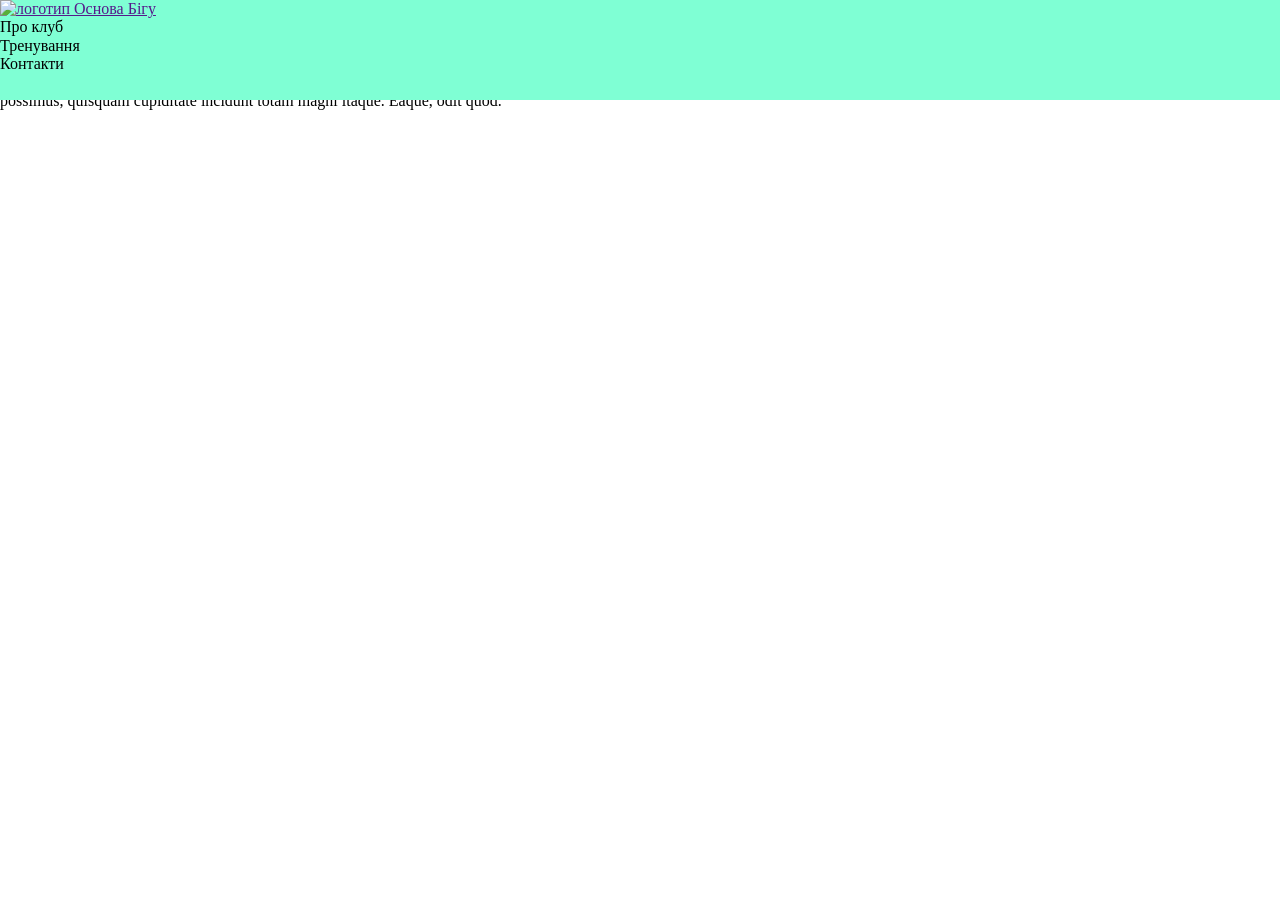
==== commit 5f758be0: "!" ====
--- a/Index.html
+++ b/Index.html
@@ -8,540 +8,49 @@
     <title>Document</title>
     <link rel="preconnect" href="https://fonts.googleapis.com">
     <link rel="preconnect" href="https://fonts.gstatic.com" crossorigin>
-    <link
-        href="https://fonts.googleapis.com/css2?family=Raleway:wght@700&family=Roboto:wght@400;500;700;900&display=swap"
-        rel="stylesheet">
-    <link rel="stylesheet" href="./css/main.min.css">
+    <link href="https://fonts.googleapis.com/css2?family=Raleway:wght@700&family=Roboto:wght@400;500;700;900&display=swap" rel="stylesheet">
+    <link rel="stylesheet" href="./sass/main.css">
+
 </head>
 
-<body class="body" body-hidden >
-    <!-- header -->
-    <header class="header">
-        <div class="header__container container">
-            <!-- navigation -->
-            <a class="logo header__logo" href="./index.html"> Web<span class="header-logo__accent">Studio</span></a>
-            <button class="burger-menu" aria-expanded="true" type="button" data-menu-button body-hidden-active>
-                <svg width="40" height="40" aria-label="Переключатель мобильного меню">
-                    <use class="burger-menu__icon-menu" href="./img-vect/sprite.svg#menu-burger">
-                    </use>
-                    <use class="burger-menu__icon-cross" href="./img-vect/sprite.svg#close-burger">
-                    </use>
-                </svg>
-            </button>
-            <div class="menu-container" data-menu>
-                <nav class="header-nav">
-                    <ul class="header-nav__list">
-                        <li class="header-nav__item">
-                            <a class="header-nav__link header-nav__link--current" href="./index.html">Студия</a>
-                        </li>
-                        <li class="header-nav__item">
-                            <a class="header-nav__link " href="./portfolio.html">Портфолио</a>
-                        </li>
-                        <li class="header-nav__item">
-                            <a class="header-nav__link " href="">Контакты</a>
-                        </li>
-                    </ul>
-                </nav>
-                <!-- contacts -->
-                <div class="header-contacts">
-                                    <ul class="header-contact">
-                                        <li class="header-contact__item">
-                                            <a class="header-contact__link " href="mailto:info@devstudio.com">
-                                                <svg class="header-contact__icon" width="16px" height="12px">
-                                                    <use href="./img-vect/sprite.svg#icon-envelope"></use>
-                                                </svg>
-                                                info@devstudio.com
-                                            </a>
-                                        </li>
-                                        <li class="header-contact__item">
-                                            <a class="header-contact__link header-contact__link--font-size" href="tel:+380961111111">
-                                                <svg class="header-contact__icon" width="10px" height="16px">
-                                                    <use href="./img-vect/sprite.svg#icon-smartphone"></use>
-                                                </svg>
-                                                +38 096 111 11 11
-                                            </a>
-                                        </li>
-                                    </ul>
-                                    <ul class="social-list">
-                                        <li>
-                                            <a class="social-list__link social-list__link--separation social-list__link--first" href=" ">Instagram </a>
-                                        </li>
-                                        <li>
-                                            <a class="social-list__link social-list__link--separation " href=" "> Twitter</a>
-                                        </li>
-                                        <li>
-                                            <a class="social-list__link social-list__link--separation " href=" ">Facebook </a>
-                                        </li>
-                                        <li>
-                                            <a class="social-list__link " href=" "> LinkedIn</a>
-                                        </li>
-                                    </ul>
-
+<body>
+    <div class="wrapper">
+<!-- Шапка сайта -->
+        <header class="header">
+            <div class="container">
+                <div class="header-body">
+                        <a class="logo" href="">
+                            <img class="logo__img" src="./img-rast/Оригинальный.webp" alt="логотип Основа Бігу">
+                        </a>
+                        <div class="burger">
+                            <span class="burger__middle-line"></span>
+                        </div>
+                        <nav class="header__menu">
+                            <ul class="header__list">
+                                <li>
+                                    <a href="" class="header__link"></a>Про клуб</li>
+                                <li>
+                                    <a href="" class="header__link"></a>Тренування</li>
+                                <li>
+                                    <a href="" class="header__link"></a>Контакти</li>
+                            </ul>
+                        </nav>
                 </div>
             </div>
-        </div>
-    </header>
-    <!-- main_content -->
-    <main>
-        <!-- hero_section -->
-        <section class="hero">
-            <div class="container">
-                <h1 class="hero__title ">Эффективные решения для вашего бизнеса</h1>
-                <button data-modal-open class="button button__order" type="button">Заказать услугу</button>
-            </div>
-        </section>
-        <!-- our_features -->
-        <section class="section ">
-            <div class="container">
-                <h2 class="section__title section__title--visually-hidden">Наши особенности</h2>
-                <ul class="features">
-                    <li class="features__item ">
-                        <div class="features__block">
-                            <svg class="features__icon">
-                                <use href="./img-vect/sprite.svg#icon-antenna">
-                                </use>
-                            </svg>
-                        </div>
-                        <h3 class="features__title">Внимание к деталям</h3>
-                        <p class="features__text">Идейные соображения, а также начало повседневной работы по
-                            формированию
-                            позиции.</p>
-                    </li>
-                    <li class="features__item ">
-                        <div class="features__block">
-                            <svg class="features__icon">
-                                <use href="./img-vect/sprite.svg#icon-clock">
-                                </use>
-                            </svg>
-                        </div>
-                        <h3 class="features__title">Пунктуальность</h3>
-                        <p class="features__text">Задача организации, в особенности же рамки и место обучения кадров
-                            влечет за собой.</p>
-                    </li>
-                    <li class="features__item ">
-                        <div class="features__block">
-                            <svg class="features__icon">
-                                <use href="./img-vect/sprite.svg#icon-diagram">
-                                </use>
-                            </svg>
-                        </div>
-                        <h3 class="features__title">Планирование</h3>
-                        <p class="features__text">Равным образом консультация с широким активом в значительной степени
-                            обуславливает.</p>
-                    </li>
-                    <li class="features__item ">
-                        <div class="features__block">
-                            <svg class="features__icon">
-                                <use href="./img-vect/sprite.svg#icon-astronaut">
-                                </use>
-                            </svg>
-                        </div>
-                        <h3 class="features__title">Современные технологии</h3>
-                        <p class="features__text">Значимость этих проблем настолько очевидна, что реализация плановых
-                            заданий.</p>
-                    </li>
-                </ul>
-            </div>
-        </section>
-        <!-- our_actions -->
-        <section class="section section--no-padding-top section--visually-hidden">
-            <div class="container">
-                <h2 class="section__title">Чем мы занимаемся</h2>
-                <ul class="actions">
-                    <li class="actions__item"><img src="./img-rast/action1.jpg" alt="Планшет" width="370">
-                        <div class="actions__block">
-                            <p class="actions__description">Десктопные приложения</p>
-                        </div>
-                    </li>
-                    <li class="actions__item"><img src="./img-rast/action2.jpg" alt="Планшет" width="370">
-                        <div class="actions__block">
-                            <p class="actions__description">Мобильные приложения</p>
-                        </div>
-                    </li>
-                    <li class="actions__item"><img src="./img-rast/action3.jpg" alt="Планшет" width="370">
-                        <div class="actions__block">
-                            <p class="actions__description">Дизайнерские решения</p>
-                        </div>
-                    </li>
-                </ul>
-            </div>
-        </section>
-        <!-- our_team -->
-        <section class="section section--team-background">
-            <div class="container">
-                <h2 class="section__title"> Наша команда</h2>
-                <ul class="team">
-                    <li class="team__item">
-                        <picture>
-                            <source srcset="./img-rast/team/team1-270.jpg 1x, ./img-rast/team/team1-270@2x.jpg 2x"
-                                media="(min-width: 1200px)" type="image/jpeg" />
-                            <source srcset="./img-rast/team/team1-354.jpg 1x, ./img-rast/team/team1-354@2x.jpg 2x"
-                                media="(min-width: 768px)" type="image/jpeg" />
-                            <source srcset="./img-rast/team/team1-450.jpg 1x, ./img-rast/team/team1-450@2x.jpg 2x"
-                                media="(max-width: 767px)" type="image/jpeg" />
-                            <img src="./img-rast/team/team1-270.jpg" alt="Игорь Демьяненко" />
-                        </picture>
-                        <div class="team__detail">
-                            <h3 class="team__title">Игорь Демьяненко</h3>
-                            <p class="team__text">Product Designer</p>
-                            <ul class="social">
-                                <li class="social_item">
-                                    <a class="social__link" href="">
-                                        <svg width="20" height="20">
-                                            <use href="./img-vect/sprite.svg#icon-instagram"></use>
-                                        </svg>
-                                    </a>
-                                </li>
-                                <li class="social_item">
-                                    <a class="social__link" href="">
-                                        <svg width="20" height="20">
-                                            <use href="./img-vect/sprite.svg#icon-twitter"></use>
-                                        </svg>
-                                    </a>
-                                </li>
-                                <li class="social_item">
-                                    <a class="social__link" href="">
-                                        <svg width="20" height="20">
-                                            <use href="./img-vect/sprite.svg#icon-facebook"></use>
-                                        </svg>
-                                    </a>
-                                </li>
-                                <li class="social_item">
-                                    <a class="social__link" href="">
-                                        <svg width="20" height="20">
-                                            <use href="./img-vect/sprite.svg#icon-linkedin"></use>
-                                        </svg>
-                                    </a>
-                                </li>
+        </header>
+<!-- Основной контент -->
+        <main class="main container">
+            <p class="text-1">Lorem ipsum dolor sit amet, consectetur adipisicing elit. Numquam consequatur nihil quisquam libero ut accusantium minus explicabo fugiat nulla aperiam? Voluptates iusto velit quia tenetur autem perspiciatis porro cupiditate iure.
+            Corrupti, inventore quos. Quis illum, maxime cum soluta aliquid ipsum velit consectetur, perferendis natus iste delectus quo repudiandae non qui voluptatem odio error ad minus. Quidem architecto corrupti voluptas eligendi.</p>
+            <p class="text-2">Lorem ipsum dolor sit amet consectetur adipisicing elit. Modi velit explicabo consectetur ipsum, veniam necessitatibus, rerum dolorem nesciunt voluptatum perferendis odit quae repellendus accusamus officiis tenetur quis, iste quos labore.
+            Aut voluptas fugiat perferendis ad atque explicabo iusto error sunt accusamus porro amet maiores mollitia sed distinctio, magnam, dicta eaque possimus, quisquam cupiditate incidunt totam magni itaque. Eaque, odit quod.</p>         
+        </main>
 
-                            </ul>
-                        </div>
-                    </li>
-                    <li class="team__item">
-                        <picture>
-                            <source srcset="./img-rast/team/team2-270.jpg 1x, ./img-rast/team/team2-270@2x.jpg 2x"
-                                media="(min-width: 1200px)" type="image/jpeg" />
-                            <source srcset="./img-rast/team/team2-354.jpg 1x, ./img-rast/team/team2-354@2x.jpg 2x"
-                                media="(min-width: 768px)" type="image/jpeg" />
-                            <source srcset="./img-rast/team/team2-450.jpg 1x, ./img-rast/team/team2-450@2x.jpg 2x"
-                                media="(max-width: 767px)" type="image/jpeg" />
-                            <img src="./img-rast/team/team2-270.jpg" alt="Ольга Репина" />
-                        </picture>
-                        <div class="team__detail">
-                            <h3 class="team__title">Ольга Репина</h3>
-                            <p class="team__text">Frontend Developer</p>
-                            <ul class="social">
-                                <li class="social_item">
-                                    <a class="social__link" href="">
-                                        <svg width="20" height="20">
-                                            <use href="./img-vect/sprite.svg#icon-instagram"></use>
-                                        </svg>
-                                    </a>
-                                </li>
-                                <li class="social_item">
-                                    <a class="social__link" href="">
-                                        <svg width="20" height="20">
-                                            <use href="./img-vect/sprite.svg#icon-twitter"></use>
-                                        </svg>
-                                    </a>
-                                </li>
-                                <li class="social_item">
-                                    <a class="social__link" href="">
-                                        <svg width="20" height="20">
-                                            <use href="./img-vect/sprite.svg#icon-facebook"></use>
-                                        </svg>
-                                    </a>
-                                </li>
-                                <li class="social_item">
-                                    <a class="social__link" href="">
-                                        <svg width="20" height="20">
-                                            <use href="./img-vect/sprite.svg#icon-linkedin"></use>
-                                        </svg>
-                                    </a>
-                                </li>
-
-                            </ul>
-                        </div>
-                    </li>
-                    <li class="team__item">
-                        <picture>
-                            <source srcset="./img-rast/team/team3-270.jpg 1x, ./img-rast/team/team3-270@2x.jpg 2x"
-                                media="(min-width: 1200px)" type="image/jpeg" />
-                            <source srcset="./img-rast/team/team3-354.jpg 1x, ./img-rast/team/team3-354@2x.jpg 2x"
-                                media="(min-width: 768px)" type="image/jpeg" />
-                            <source srcset="./img-rast/team/team3-450.jpg 1x, ./img-rast/team/team3-450@2x.jpg 2x"
-                                media="(max-width: 767px)" type="image/jpeg" />
-                            <img src="./img-rast/team/team3-270.jpg" alt="Николай Тарасов" />
-                        </picture>
-                        <div class="team__detail">
-                            <h3 class="team__title">Николай Тарасов</h3>
-                            <p class="team__text">Marketing</p>
-                            <ul class="social">
-                                <li class="social_item">
-                                    <a class="social__link" href="">
-                                        <svg width="20" height="20">
-                                            <use href="./img-vect/sprite.svg#icon-instagram"></use>
-                                        </svg>
-                                    </a>
-                                </li>
-                                <li class="social_item">
-                                    <a class="social__link" href="">
-                                        <svg width="20" height="20">
-                                            <use href="./img-vect/sprite.svg#icon-twitter"></use>
-                                        </svg>
-                                    </a>
-                                </li>
-                                <li class="social_item">
-                                    <a class="social__link" href="">
-                                        <svg width="20" height="20">
-                                            <use href="./img-vect/sprite.svg#icon-facebook"></use>
-                                        </svg>
-                                    </a>
-                                </li>
-                                <li class="social_item">
-                                    <a class="social__link" href="">
-                                        <svg width="20" height="20">
-                                            <use href="./img-vect/sprite.svg#icon-linkedin"></use>
-                                        </svg>
-                                    </a>
-                                </li>
-
-                            </ul>
-                        </div>
-                    </li>
-                    <li class="team__item">
-                        <picture>
-                            <source srcset="./img-rast/team/team4-270.jpg 1x, ./img-rast/team/team4-270@2x.jpg 2x"
-                                media="(min-width: 1200px)" type="image/jpeg" />
-                            <source srcset="./img-rast/team/team4-354.jpg 1x, ./img-rast/team/team4-354@2x.jpg 2x"
-                                media="(min-width: 768px)" type="image/jpeg" />
-                            <source srcset="./img-rast/team/team4-450.jpg 1x, ./img-rast/team/team4-450@2x.jpg 2x"
-                                media="(max-width: 767px)" type="image/jpeg" />
-                            <img src="./img-rast/team/team4-270.jpg" alt="Михаил Ермаков" />
-                        </picture>
-                        <div class="team__detail">
-                            <h3 class="team__title">Михаил Ермаков</h3>
-                            <p class="team__text">UI Designer</p>
-                            <ul class="social">
-                                <li class="social_item">
-                                    <a class="social__link" href="">
-                                        <svg width="20" height="20">
-                                            <use href="./img-vect/sprite.svg#icon-instagram"></use>
-                                        </svg>
-                                    </a>
-                                </li>
-                                <li class="social_item">
-                                    <a class="social__link" href="">
-                                        <svg width="20" height="20">
-                                            <use href="./img-vect/sprite.svg#icon-twitter"></use>
-                                        </svg>
-                                    </a>
-                                </li>
-                                <li class="social_item">
-                                    <a class="social__link" href="">
-                                        <svg width="20" height="20">
-                                            <use href="./img-vect/sprite.svg#icon-facebook"></use>
-                                        </svg>
-                                    </a>
-                                </li>
-                                <li class="social_item">
-                                    <a class="social__link" href="">
-                                        <svg width="20" height="20">
-                                            <use href="./img-vect/sprite.svg#icon-linkedin"></use>
-                                        </svg>
-                                    </a>
-                                </li>
-
-                            </ul>
-                        </div>
-                    </li>
-                </ul>
-            </div>
-        </section>
-
-        <!-- Our clients -->
-
-        <section class="section">
-            <div class="container ">
-                <h2 class="section__title">Постоянные клиенты</h2>
-                <ul class="client">
-                    <li class="client__item">
-                        <a class="client__link" href="">
-                            <svg class="client__icon">
-                                <use href="./img-vect/sprite.svg#icon-company-1"></use>
-                            </svg>
-                        </a>
-                    </li>
-                    <li class="client__item">
-                        <a class="client__link" href=""> <svg class="client__icon">
-                                <use href="./img-vect/sprite.svg#icon-company-2"></use>
-                            </svg> </a>
-                    </li>
-                    <li class="client__item">
-                        <a class="client__link" href=""> <svg class="client__icon">
-                                <use href="./img-vect/sprite.svg#icon-company-3"></use>
-                            </svg> </a>
-                    </li>
-                    <li class="client__item">
-                        <a class="client__link" href=""> <svg class="client__icon">
-                                <use href="./img-vect/sprite.svg#icon-company-4"></use>
-                            </svg> </a>
-                    </li>
-                    <li class="client__item">
-                        <a class="client__link" href="">
-                            <svg class="client__icon">
-                                <use href="./img-vect/sprite.svg#icon-company-5"></use>
-                            </svg> </a>
-                    </li>
-                    <li class="client__item">
-                        <a class="client__link" href=""> <svg class="client__icon">
-                                <use href="./img-vect/sprite.svg#icon-company-6"></use>
-                            </svg> </a>
-                    </li>
-                </ul>
-            </div>
-        </section>
-    </main>
-    <!-- footer -->
-    <footer class="footer">
-        <div class="footer__container container">
-            <div class="footer-tablet">
-                <div class="adress-section">
-                    <a class="logo footer__logo" href="./index.html"> Web<span
-                            class="footer-logo__accent">Studio</span></a>
-                    <address class="footer-contacts">
-                        <ul class="footer-contacts__list">
-                            <li class="footer-contacts__item"><a
-                                    class="footer-contacts__data footer-contacts__data--color"
-                                    href="https://goo.gl/maps/ktapFahStS3y24yC7">г.
-                                    Киев, пр-т Леси Украинки, 26</a>
-                            <li class="footer-contacts__item"><a class="footer-contacts__data"
-                                    href="mailto:info@example.com">info@example.com</a>
-                            </li>
-                            <li class="footer-contacts__item"><a class="footer-contacts__data" href="tel:+380991111111">
-                                    +38 099 111 11
-                                    11</a>
-                            </li>
-                        </ul>
-                    </address>
-                </div>
-                <div class="wellcom-block">
-                    <h3 class="wellcom-block__title">присоединяйтесь</h3>
-                    <ul class="social">
-                        <li class="social_item ">
-                            <a class="social__link" href="">
-                                <svg width="20" height="20">
-                                    <use href="./img-vect/sprite.svg#icon-instagram"> </use>
-                                </svg>
-                            </a>
-                        </li>
-                        <li class="social_item">
-                            <a class="social__link" href="">
-                                <svg width="20" height="20">
-                                    <use href="./img-vect/sprite.svg#icon-twitter"> </use>
-                                </svg>
-                            </a>
-                        </li>
-                        <li class="social_item ">
-                            <a class="social__link" href="">
-                                <svg width="20" height="20">
-                                    <use href="./img-vect/sprite.svg#icon-facebook"> </use>
-                                </svg>
-                            </a>
-                        </li>
-                        <li class="social_item ">
-                            <a class="social__link" href="">
-                                <svg width="20" height="20">
-                                    <use href="./img-vect/sprite.svg#icon-linkedin"> </use>
-                                </svg>
-                            </a>
-                        </li>
-                    </ul>
-                </div>
-            </div>
-
-            <!-- Subscription -->
-
-            <div class="subscription">
-                <h3 class="subscription__title">Подпишитесь на рассылку</h3>
-                <form class="subscription__form">
-                    <label class="subscription__label" for="email"></label>
-                    <input class="subscription__input" type="email" name="subscription" id="email"
-                        placeholder="E-mail" />
-                    <button class="button subscription-button" type="submit">
-                        Подписаться
-                        <svg class="subscription-button__icon" width="24" height="24">
-                            <use class="subscription-button__svg" href="./img-vect/sprite.svg#icon-send"></use>
-                        </svg>
-                    </button>
-                </form>
-            </div>
-        </div>
-    </footer>
-
-    <!-- Модальное окно -->
-
-    <div class="backdrop backdrop--is-hidden" data-modal>
-        <div class="modal">
-            <h3 class="modal__title">Оставьте свои данные, мы вам перезвоним</h3>
-            <form class="modal__form">
-                <ul class="modal__list">
-                    <li class="modal__item">
-                        <label class="modal__label"> Имя
-                            <input class="modal__frame" type="text" placeholder=" " name="name">
-                            <svg class="modal__icon">
-                                <use class="modal__svg" href="./img-vect/sprite.svg#person-modal"></use>
-                            </svg>
-                        </label>
-                    </li>
-                    <li class="modal__item">
-                        <label class="modal__label">Телефон
-                            <input class="modal__frame" type="tel" name="tel">
-                            <svg class="modal__icon">
-                                <use class="modal__svg" href="./img-vect/sprite.svg#phone-modal"></use>
-                            </svg>
-                        </label>
-                    </li>
-                    <li class="modal__item">
-                        <label class="modal__label">Почта
-                            <input class="modal__frame" type="email" name="email">
-                            <svg class="modal__icon">
-                                <use class="modal__svg" href="./img-vect/sprite.svg#email-modal"></use>
-                            </svg>
-                        </label>
-                    </li>
-                    <li class="modal__item">
-                        <label class="modal__label">
-                            Комментарий
-                            <textarea class="modal__frame modal__textarea" name="comment" cols="10" rows="5"
-                                placeholder="Введите текст"></textarea>
-                        </label>
-                    </li>
-                </ul>
-                <label class="checkbox">
-                    <input class="checkbox__input" type="checkbox" name="policy">
-                    <svg class="checkbox__icon" width="16px" height="15px">
-                        <use href="./img-vect/sprite.svg#checkbox-border"></use>
-                    </svg>
-                    <span class="checkbox__text">Соглашаюсь с рассылкой и принимаю <a class="checkbox__text--accent"
-                            href="">Условия договора</a> </span>
-                </label>
-                <button class="button modal-button-submit" type="submit">Отправить</button>
-            </form>
-            <button data-modal-close class="modal-button-close" type="button">
-                <svg class="modal-button-close__icon" width="18" height="18">
-                    <use href="./img-vect/sprite.svg#icon-close"> </use>
-                </svg>
-            </button>
-        </div>
+        <footer class="footer">
+        </footer>
+            <!-- <script src="./burger-menu.js"> </script> -->
+            
     </div>
-
-    <!-- подключение файла JavaScript -->
-    <script src="./js/modal.js"> </script>
-    <script src="./js/mobile-menu.js"> </script>
-        <script src="./js/body-hidden.js"> </script>
-
-
 </body>
 
 </html>
--- a/sass/main.css
+++ b/sass/main.css
@@ -0,0 +1,421 @@
+*,
+*::before,
+*::after {
+  box-sizing: border-box;
+}
+
+ul,
+h1,
+h2,
+h3,
+h4,
+p {
+  margin: 0;
+  padding: 0;
+  list-style: none;
+}
+
+img {
+  display: block;
+  max-width: 100%;
+  height: auto;
+}
+
+/*! normalize.css v8.0.1 | MIT License | github.com/necolas/normalize.css */
+/* Document
+   ========================================================================== */
+/**
+ * 1. Correct the line height in all browsers.
+ * 2. Prevent adjustments of font size after orientation changes in iOS.
+ */
+html {
+  line-height: 1.15;
+  /* 1 */
+  -webkit-text-size-adjust: 100%;
+  /* 2 */
+}
+
+/* Sections
+   ========================================================================== */
+/**
+ * Remove the margin in all browsers.
+ */
+body {
+  margin: 0;
+}
+
+/**
+ * Render the `main` element consistently in IE.
+ */
+main {
+  display: block;
+}
+
+/**
+ * Correct the font size and margin on `h1` elements within `section` and
+ * `article` contexts in Chrome, Firefox, and Safari.
+ */
+h1 {
+  font-size: 2em;
+  margin: 0.67em 0;
+}
+
+/* Grouping content
+   ========================================================================== */
+/**
+ * 1. Add the correct box sizing in Firefox.
+ * 2. Show the overflow in Edge and IE.
+ */
+hr {
+  box-sizing: content-box;
+  /* 1 */
+  height: 0;
+  /* 1 */
+  overflow: visible;
+  /* 2 */
+}
+
+/**
+ * 1. Correct the inheritance and scaling of font size in all browsers.
+ * 2. Correct the odd `em` font sizing in all browsers.
+ */
+pre {
+  font-family: monospace, monospace;
+  /* 1 */
+  font-size: 1em;
+  /* 2 */
+}
+
+/* Text-level semantics
+   ========================================================================== */
+/**
+ * Remove the gray background on active links in IE 10.
+ */
+a {
+  background-color: transparent;
+}
+
+/**
+ * 1. Remove the bottom border in Chrome 57-
+ * 2. Add the correct text decoration in Chrome, Edge, IE, Opera, and Safari.
+ */
+abbr[title] {
+  border-bottom: none;
+  /* 1 */
+  text-decoration: underline;
+  /* 2 */
+  -webkit-text-decoration: underline dotted;
+  text-decoration: underline dotted;
+  /* 2 */
+}
+
+/**
+ * Add the correct font weight in Chrome, Edge, and Safari.
+ */
+b,
+strong {
+  font-weight: bolder;
+}
+
+/**
+ * 1. Correct the inheritance and scaling of font size in all browsers.
+ * 2. Correct the odd `em` font sizing in all browsers.
+ */
+code,
+kbd,
+samp {
+  font-family: monospace, monospace;
+  /* 1 */
+  font-size: 1em;
+  /* 2 */
+}
+
+/**
+ * Add the correct font size in all browsers.
+ */
+small {
+  font-size: 80%;
+}
+
+/**
+ * Prevent `sub` and `sup` elements from affecting the line height in
+ * all browsers.
+ */
+sub,
+sup {
+  font-size: 75%;
+  line-height: 0;
+  position: relative;
+  vertical-align: baseline;
+}
+
+sub {
+  bottom: -0.25em;
+}
+
+sup {
+  top: -0.5em;
+}
+
+/* Embedded content
+   ========================================================================== */
+/**
+ * Remove the border on images inside links in IE 10.
+ */
+img {
+  border-style: none;
+}
+
+/* Forms
+   ========================================================================== */
+/**
+ * 1. Change the font styles in all browsers.
+ * 2. Remove the margin in Firefox and Safari.
+ */
+button,
+input,
+optgroup,
+select,
+textarea {
+  font-family: inherit;
+  /* 1 */
+  font-size: 100%;
+  /* 1 */
+  line-height: 1.15;
+  /* 1 */
+  margin: 0;
+  /* 2 */
+}
+
+/**
+ * Show the overflow in IE.
+ * 1. Show the overflow in Edge.
+ */
+button,
+input {
+  /* 1 */
+  overflow: visible;
+}
+
+/**
+ * Remove the inheritance of text transform in Edge, Firefox, and IE.
+ * 1. Remove the inheritance of text transform in Firefox.
+ */
+button,
+select {
+  /* 1 */
+  text-transform: none;
+}
+
+/**
+ * Correct the inability to style clickable types in iOS and Safari.
+ */
+button,
+[type=button],
+[type=reset],
+[type=submit] {
+  -webkit-appearance: button;
+}
+
+/**
+ * Remove the inner border and padding in Firefox.
+ */
+button::-moz-focus-inner,
+[type=button]::-moz-focus-inner,
+[type=reset]::-moz-focus-inner,
+[type=submit]::-moz-focus-inner {
+  border-style: none;
+  padding: 0;
+}
+
+/**
+ * Restore the focus styles unset by the previous rule.
+ */
+button:-moz-focusring,
+[type=button]:-moz-focusring,
+[type=reset]:-moz-focusring,
+[type=submit]:-moz-focusring {
+  outline: 1px dotted ButtonText;
+}
+
+/**
+ * Correct the padding in Firefox.
+ */
+fieldset {
+  padding: 0.35em 0.75em 0.625em;
+}
+
+/**
+ * 1. Correct the text wrapping in Edge and IE.
+ * 2. Correct the color inheritance from `fieldset` elements in IE.
+ * 3. Remove the padding so developers are not caught out when they zero out
+ *    `fieldset` elements in all browsers.
+ */
+legend {
+  box-sizing: border-box;
+  /* 1 */
+  color: inherit;
+  /* 2 */
+  display: table;
+  /* 1 */
+  max-width: 100%;
+  /* 1 */
+  padding: 0;
+  /* 3 */
+  white-space: normal;
+  /* 1 */
+}
+
+/**
+ * Add the correct vertical alignment in Chrome, Firefox, and Opera.
+ */
+progress {
+  vertical-align: baseline;
+}
+
+/**
+ * Remove the default vertical scrollbar in IE 10+.
+ */
+textarea {
+  overflow: auto;
+}
+
+/**
+ * 1. Add the correct box sizing in IE 10.
+ * 2. Remove the padding in IE 10.
+ */
+[type=checkbox],
+[type=radio] {
+  box-sizing: border-box;
+  /* 1 */
+  padding: 0;
+  /* 2 */
+}
+
+/**
+ * Correct the cursor style of increment and decrement buttons in Chrome.
+ */
+[type=number]::-webkit-inner-spin-button,
+[type=number]::-webkit-outer-spin-button {
+  height: auto;
+}
+
+/**
+ * 1. Correct the odd appearance in Chrome and Safari.
+ * 2. Correct the outline style in Safari.
+ */
+[type=search] {
+  -webkit-appearance: textfield;
+  /* 1 */
+  outline-offset: -2px;
+  /* 2 */
+}
+
+/**
+ * Remove the inner padding in Chrome and Safari on macOS.
+ */
+[type=search]::-webkit-search-decoration {
+  -webkit-appearance: none;
+}
+
+/**
+ * 1. Correct the inability to style clickable types in iOS and Safari.
+ * 2. Change font properties to `inherit` in Safari.
+ */
+::-webkit-file-upload-button {
+  -webkit-appearance: button;
+  /* 1 */
+  font: inherit;
+  /* 2 */
+}
+
+/* Interactive
+   ========================================================================== */
+/*
+ * Add the correct display in Edge, IE 10+, and Firefox.
+ */
+details {
+  display: block;
+}
+
+/*
+ * Add the correct display in all browsers.
+ */
+summary {
+  display: list-item;
+}
+
+/* Misc
+   ========================================================================== */
+/**
+ * Add the correct display in IE 10+.
+ */
+template {
+  display: none;
+}
+
+/**
+ * Add the correct display in IE 10.
+ */
+[hidden] {
+  display: none;
+}
+
+.header {
+  position: fixed;
+  width: 100%;
+  height: 100px;
+  top: 0;
+  right: 0;
+  background-color: aquamarine;
+}
+
+.burger-open {
+  position: relative;
+  width: 25px;
+  height: 25px;
+  display: block;
+  overflow: hidden;
+}
+.burger-open::before {
+  content: "";
+  position: absolute;
+  top: 0;
+  right: 0;
+  width: 25px;
+  border: 2px green solid;
+}
+.burger-open::after {
+  content: "";
+  position: absolute;
+  bottom: 0;
+  right: 0;
+  width: 25px;
+  border: 2px red solid;
+}
+@media (min-width: 700px) {
+  .burger-open {
+    display: none;
+  }
+}
+
+.middle-line {
+  display: block;
+  position: absolute;
+  bottom: 10px;
+  right: 0;
+  width: 25px;
+  border: 2px maroon dashed;
+}
+
+.burger-closed::before {
+  content: "";
+  z-index: 5;
+  width: 40px;
+  height: 40px;
+  border-right: 5px grey solid;
+  position: absolute;
+  top: 15%;
+  right: 25%;
+  transform: rotate(45deg);
+}/*# sourceMappingURL=main.css.map */
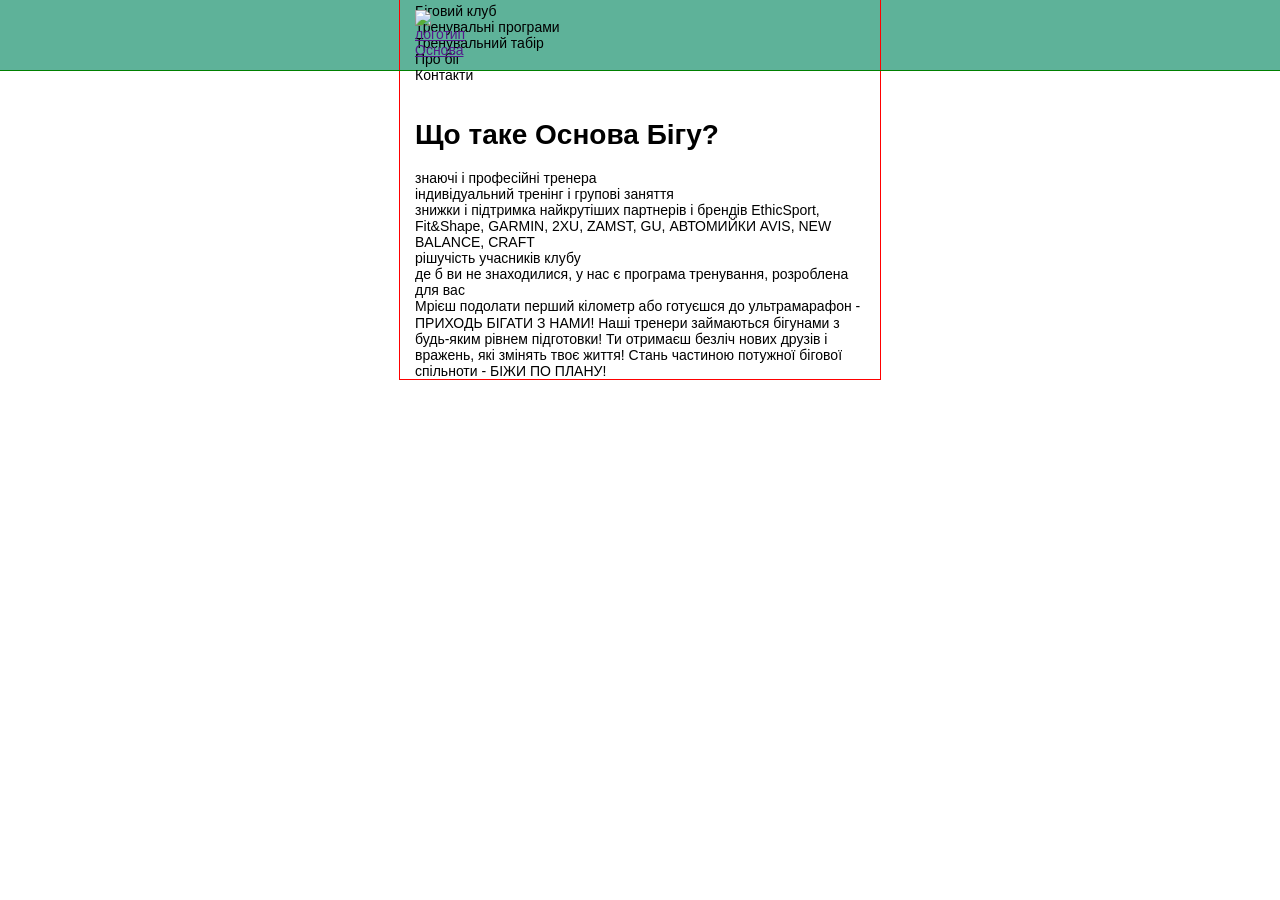
==== commit d55e385e: "День 1" ====
--- a/Index.html
+++ b/Index.html
@@ -1,5 +1,5 @@
 <!DOCTYPE html>
-<html lang="ru">
+<html lang="uk">
 
 <head>
     <meta charset="UTF-8">
@@ -10,46 +10,68 @@
     <link rel="preconnect" href="https://fonts.gstatic.com" crossorigin>
     <link href="https://fonts.googleapis.com/css2?family=Raleway:wght@700&family=Roboto:wght@400;500;700;900&display=swap" rel="stylesheet">
     <link rel="stylesheet" href="./sass/main.css">
-
 </head>
-
 <body>
     <div class="wrapper">
 <!-- Шапка сайта -->
         <header class="header">
             <div class="container">
                 <div class="header-body">
-                        <a class="logo" href="">
-                            <img class="logo__img" src="./img-rast/Оригинальный.webp" alt="логотип Основа Бігу">
-                        </a>
-                        <div class="burger">
-                            <span class="burger__middle-line"></span>
-                        </div>
-                        <nav class="header__menu">
-                            <ul class="header__list">
-                                <li>
-                                    <a href="" class="header__link"></a>Про клуб</li>
-                                <li>
-                                    <a href="" class="header__link"></a>Тренування</li>
-                                <li>
-                                    <a href="" class="header__link"></a>Контакти</li>
-                            </ul>
-                        </nav>
+                    <a class="logo" href="">
+                        <img class="logo__img" src="./img-rast/Оригинальный.webp" alt="логотип Основа Бігу">
+                    </a>
+                    <div class="burger-block is-open">
+                        <span class="burger-block__base is-open"></span>
+                    </div>
+                    <nav class="header__menu">
+                        <ul class="header__list">
+                            <li class="header__link">
+                                <a href="" class="header__link"></a>Головна
+                            </li>
+                            <li class="header__link">
+                                <a href="" class="header__link"></a>Біговий клуб
+                            </li>
+                            <li class="header__link">
+                                <a href="" class="header__link"></a>Тренувальні програми
+                            </li>
+                            <li class="header__link">
+                                <a href="" class="header__link"></a>Тренувальний табір
+                            </li>
+                            <li class="header__link">
+                                <a href="" class="header__link"></a>Про біг
+                            </li>  
+                            <li class="header__link">
+                                <a href="" class="header__link"></a>Контакти
+                            </li>
+                        </ul>
+                    </nav>
                 </div>
             </div>
         </header>
 <!-- Основной контент -->
         <main class="main container">
-            <p class="text-1">Lorem ipsum dolor sit amet, consectetur adipisicing elit. Numquam consequatur nihil quisquam libero ut accusantium minus explicabo fugiat nulla aperiam? Voluptates iusto velit quia tenetur autem perspiciatis porro cupiditate iure.
-            Corrupti, inventore quos. Quis illum, maxime cum soluta aliquid ipsum velit consectetur, perferendis natus iste delectus quo repudiandae non qui voluptatem odio error ad minus. Quidem architecto corrupti voluptas eligendi.</p>
-            <p class="text-2">Lorem ipsum dolor sit amet consectetur adipisicing elit. Modi velit explicabo consectetur ipsum, veniam necessitatibus, rerum dolorem nesciunt voluptatum perferendis odit quae repellendus accusamus officiis tenetur quis, iste quos labore.
-            Aut voluptas fugiat perferendis ad atque explicabo iusto error sunt accusamus porro amet maiores mollitia sed distinctio, magnam, dicta eaque possimus, quisquam cupiditate incidunt totam magni itaque. Eaque, odit quod.</p>         
+            <section class="about-us">
+                <h1>Що таке Основа Бігу?</h1>
+                <ul>
+                    <li>знаючі і професійні тренера</li>
+                    <li>індивідуальний тренінг і групові заняття</li>
+                    <li>знижки і підтримка найкрутіших партнерів і брендів EthicSport, Fit&Shape, GARMIN, 2XU, ZAMST, GU, АВТОМИЙКИ AVIS, NEW BALANCE, CRAFT</li>
+                    <li>рішучість учасників клубу</li>
+                    <li>де б ви не знаходилися, у нас є програма тренування, розроблена для вас</li>
+                </ul>
+                <p>Мрієш подолати перший кілометр або готуєшся до
+                    ультрамарафон - ПРИХОДЬ БІГАТИ З НАМИ!
+                    Наші тренери займаються бігунами з будь-яким рівнем підготовки!
+                    Ти отримаєш безліч нових друзів і вражень,
+                    які змінять твоє життя! 
+                    Стань частиною потужної бігової спільноти - БІЖИ ПО ПЛАНУ!</p>
+            </section>
+            <section class="parners"></section>
+            <section class="main-trainer"></section>
+            <section class="races"></section>
         </main>
-
         <footer class="footer">
-        </footer>
-            <!-- <script src="./burger-menu.js"> </script> -->
-            
+        </footer>            
     </div>
 </body>
 
--- a/sass/main.css
+++ b/sass/main.css
@@ -361,13 +361,86 @@
   display: none;
 }
 
+body {
+  margin-right: auto;
+  margin-left: auto;
+  font-family: "Trebuchet MS", "Lucida Sans Unicode", "Lucida Grande", "Lucida Sans", Arial, sans-serif;
+  font-size: 14px;
+}
+
+main {
+  padding-top: 100px;
+}
+
+.container {
+  outline: red solid 1px;
+  height: 100%;
+  margin-left: auto;
+  margin-right: auto;
+  padding-left: 15px;
+  padding-right: 15px;
+}
+@media (min-width: 480px) {
+  .container {
+    width: 480px;
+  }
+}
+
 .header {
+  outline: green solid 1px;
   position: fixed;
   width: 100%;
-  height: 100px;
+  height: 70px;
   top: 0;
   right: 0;
-  background-color: aquamarine;
+  background-color: rgb(94, 178, 153);
+}
+
+.header-body {
+  position: relative;
+  display: flex;
+  justify-content: space-between;
+  align-items: center;
+  height: 100%;
+}
+
+.logo {
+  position: absolute;
+  top: auto;
+  left: 0;
+  width: 50px;
+  height: 50px;
+}
+
+.logo__img {
+  width: 50px;
+  height: 50px;
+}
+
+@media (max-width: 767px) {
+  .header__list {
+    display: none;
+  }
+  .header__list.is-open {
+    position: absolute;
+    top: 100%;
+    right: 0;
+    display: flex;
+    flex-direction: column;
+    gap: 10px;
+    padding-left: 15px;
+    width: 100%;
+    height: 100vh;
+    font-size: 25px;
+    line-height: 1.6;
+    color: black;
+    background-color: rgb(184, 165, 165);
+  }
+}
+
+.header__link:hover {
+  cursor: pointer;
+  color: white;
 }
 
 .burger-open {
@@ -418,4 +491,55 @@
   top: 15%;
   right: 25%;
   transform: rotate(45deg);
+}
+
+.burger-block {
+  display: none;
+}
+@media (max-width: 767px) {
+  .burger-block {
+    position: absolute;
+    display: flex;
+    align-items: center;
+    top: auto;
+    right: 0;
+    width: 50px;
+    height: 50px;
+  }
+  .burger-block.is-open::before, .burger-block.is-open::after {
+    content: "";
+    position: absolute;
+    top: 50%;
+    display: block;
+    width: 40px;
+    height: 5px;
+    background: white;
+  }
+  .burger-block.is-open::before {
+    transform: rotate(45deg);
+  }
+  .burger-block.is-open::after {
+    transform: rotate(-45deg);
+  }
+}
+
+.burger-block__base {
+  width: 100%;
+  height: 5px;
+  justify-content: center;
+  align-items: center;
+  background-color: white;
+}
+.burger-block__base::before, .burger-block__base::after {
+  position: absolute;
+  z-index: 2;
+  top: 20%;
+  right: 0;
+  content: "";
+  width: 100%;
+  height: 5px;
+  background-color: white;
+}
+.burger-block__base.is-open {
+  display: none;
 }/*# sourceMappingURL=main.css.map */
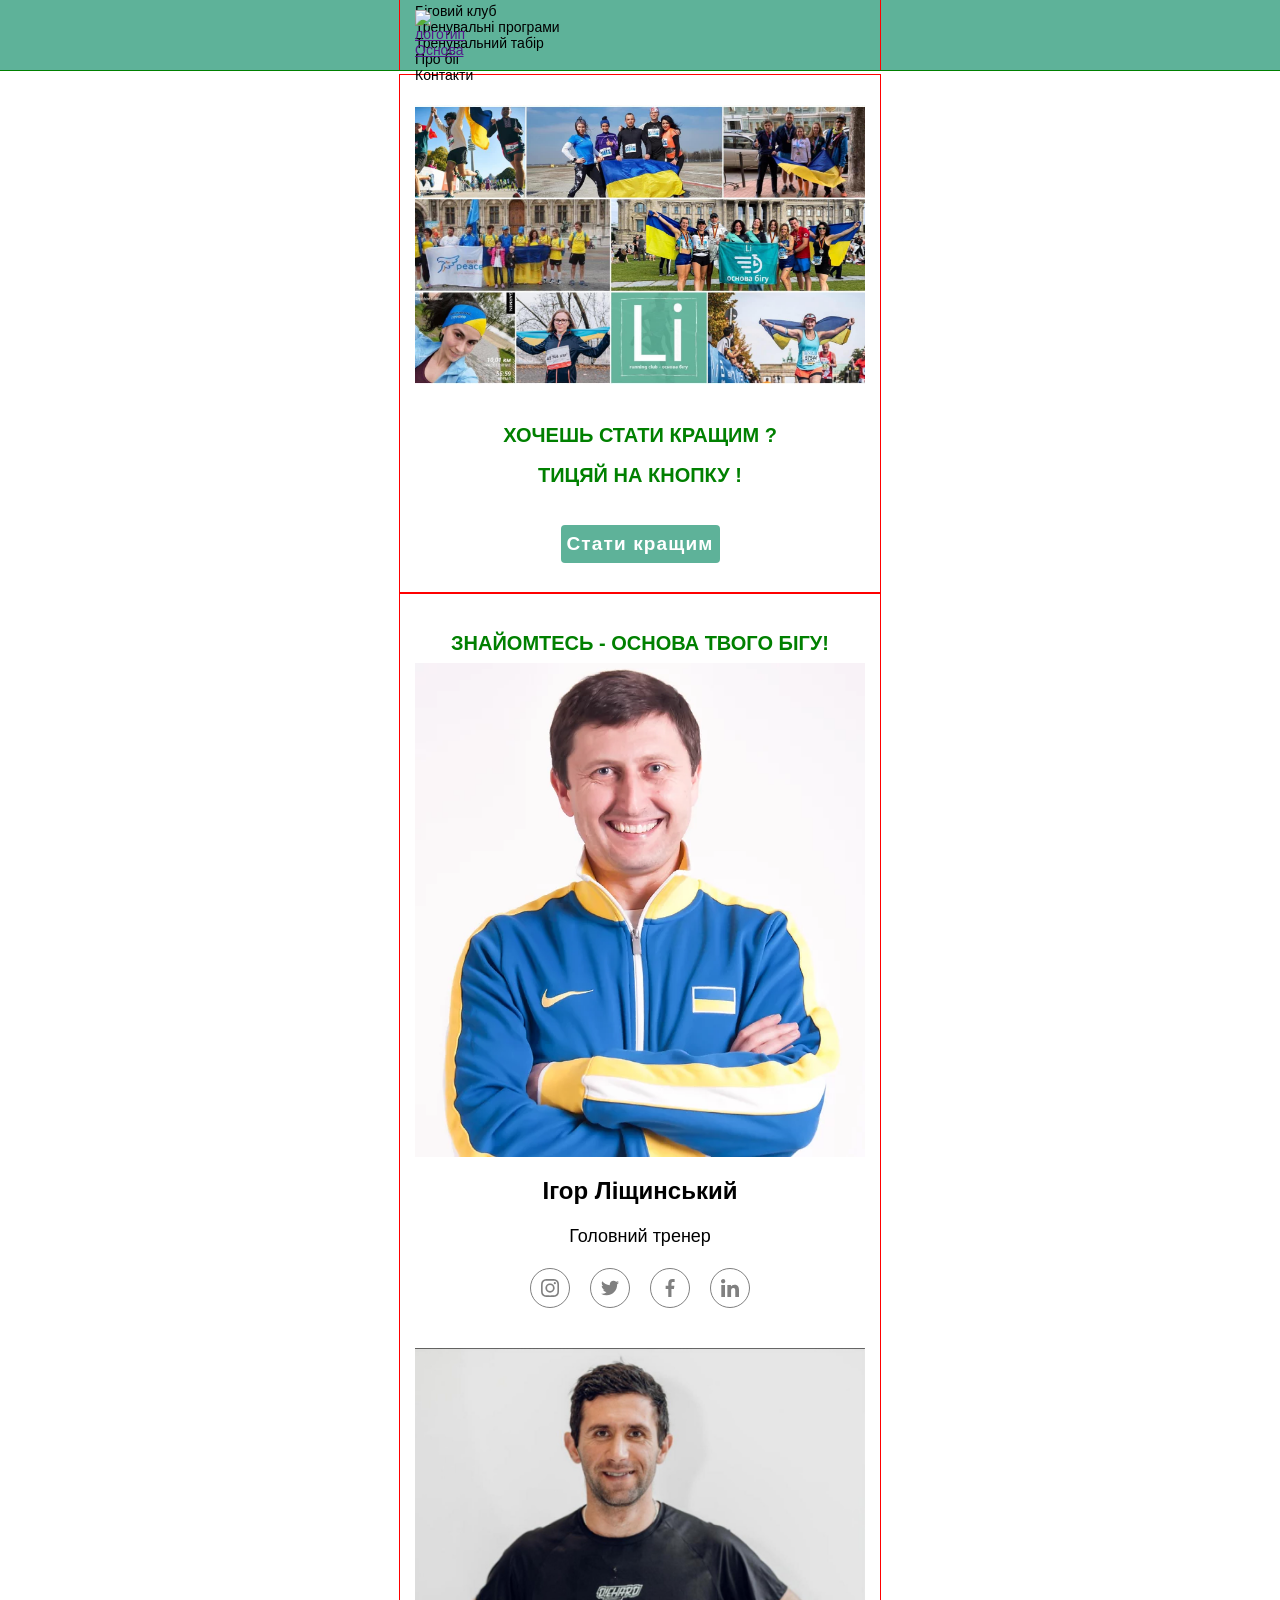
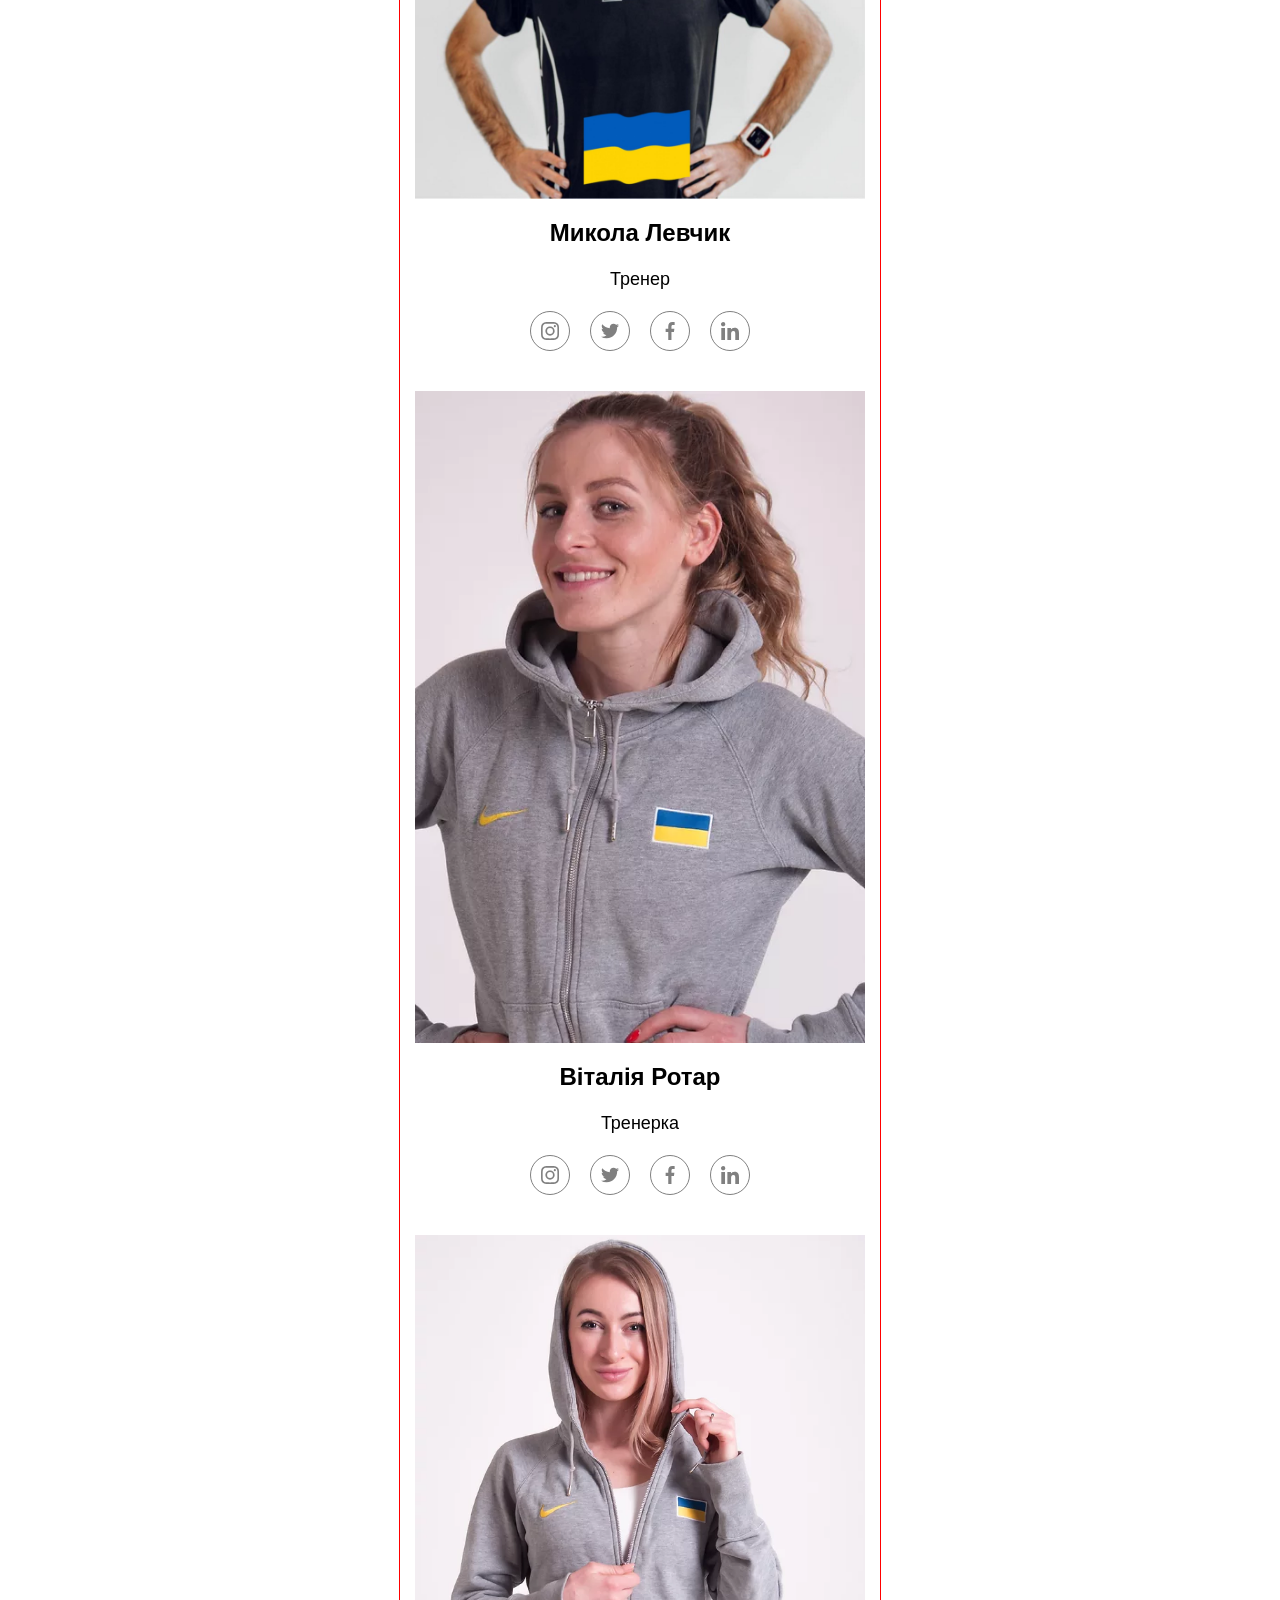
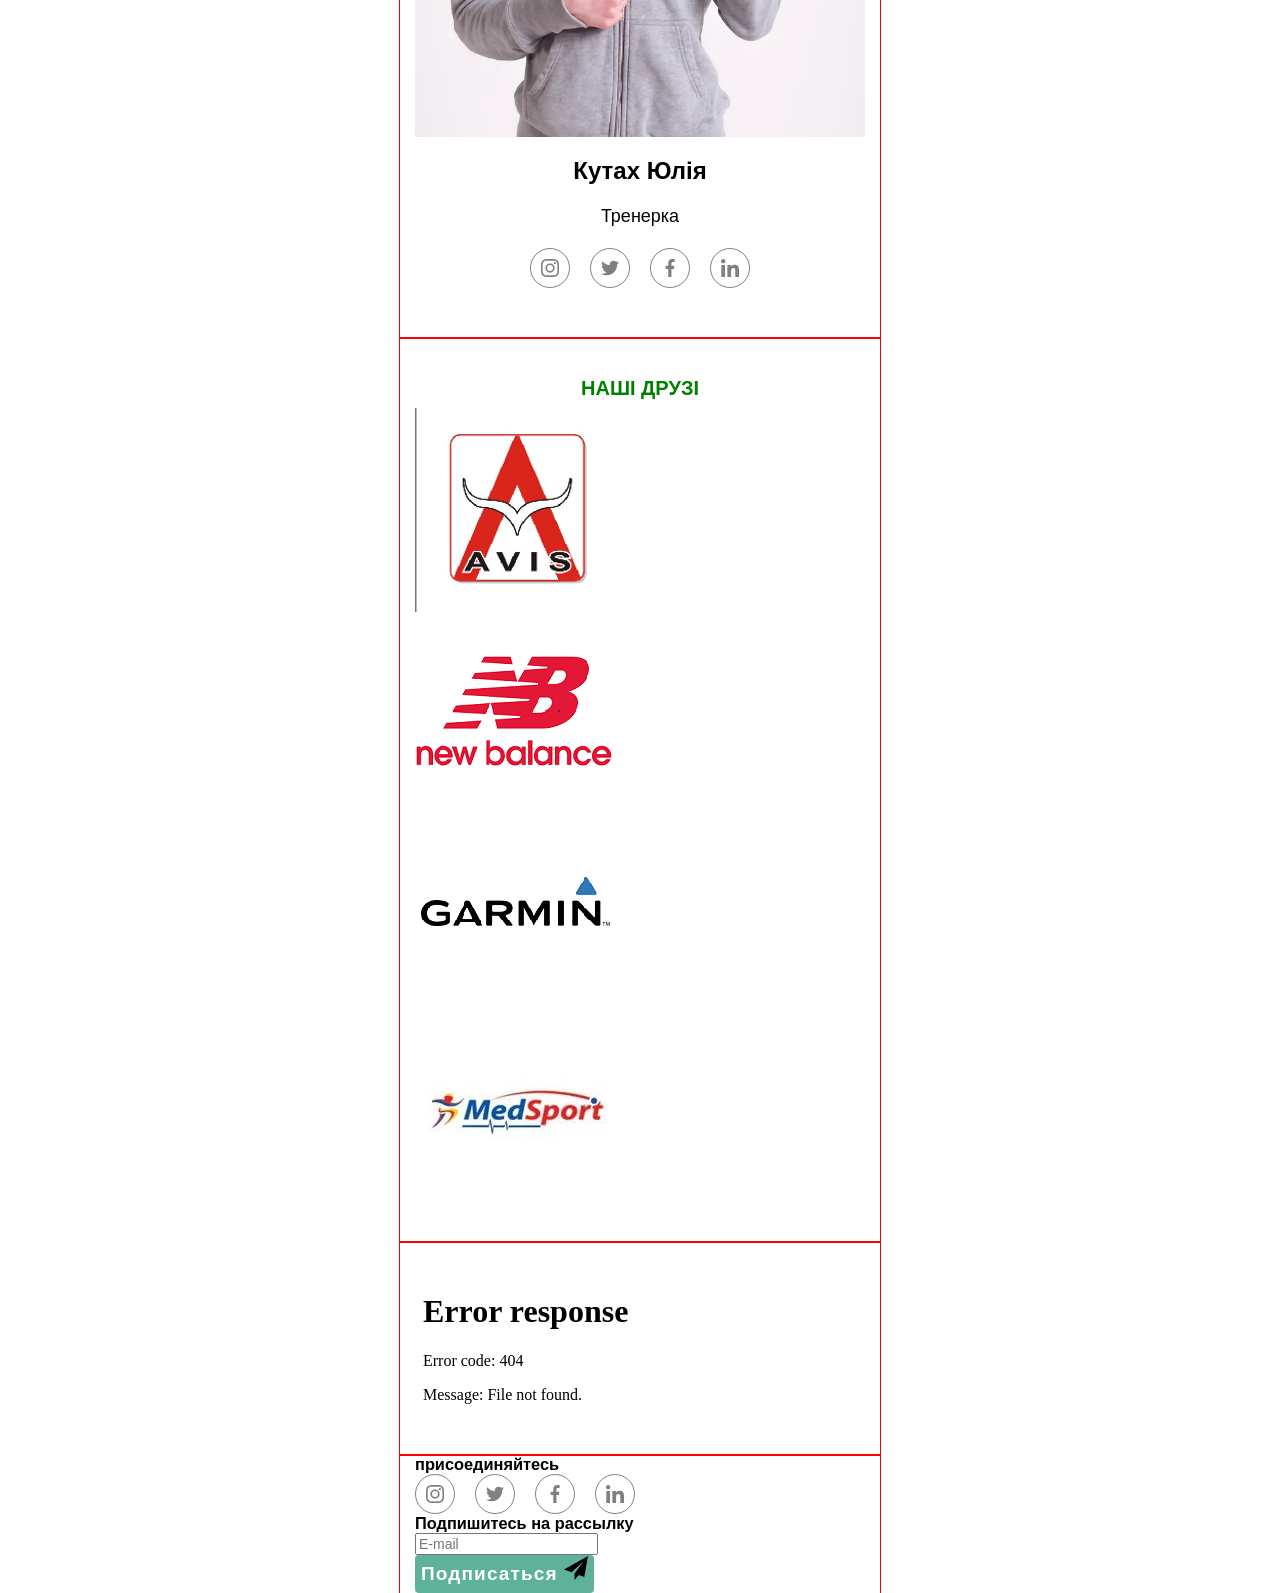
==== commit 4aaf4e19: "!" ====
--- a/Index.html
+++ b/Index.html
@@ -20,11 +20,11 @@
                     <a class="logo" href="">
                         <img class="logo__img" src="./img-rast/Оригинальный.webp" alt="логотип Основа Бігу">
                     </a>
-                    <div class="burger-block is-open">
-                        <span class="burger-block__base is-open"></span>
+                    <div class="burger-block" data-menu-button>
+                        <span class="burger-block__base" data-menu-base></span>
                     </div>
                     <nav class="header__menu">
-                        <ul class="header__list">
+                        <ul class="header__list" open-menu >
                             <li class="header__link">
                                 <a href="" class="header__link"></a>Головна
                             </li>
@@ -49,30 +49,267 @@
             </div>
         </header>
 <!-- Основной контент -->
-        <main class="main container">
-            <section class="about-us">
-                <h1>Що таке Основа Бігу?</h1>
-                <ul>
-                    <li>знаючі і професійні тренера</li>
-                    <li>індивідуальний тренінг і групові заняття</li>
-                    <li>знижки і підтримка найкрутіших партнерів і брендів EthicSport, Fit&Shape, GARMIN, 2XU, ZAMST, GU, АВТОМИЙКИ AVIS, NEW BALANCE, CRAFT</li>
-                    <li>рішучість учасників клубу</li>
-                    <li>де б ви не знаходилися, у нас є програма тренування, розроблена для вас</li>
-                </ul>
-                <p>Мрієш подолати перший кілометр або готуєшся до
-                    ультрамарафон - ПРИХОДЬ БІГАТИ З НАМИ!
-                    Наші тренери займаються бігунами з будь-яким рівнем підготовки!
-                    Ти отримаєш безліч нових друзів і вражень,
-                    які змінять твоє життя! 
-                    Стань частиною потужної бігової спільноти - БІЖИ ПО ПЛАНУ!</p>
+        <main class="main">
+            <section class="section container">
+                <div class="hero">
+                    <div class="hero__back-ground">
+                    </div>
+                    <h1 class="title">
+                        Хочешь стати кращим ? <br> Тицяй на кнопку !
+                    </h1>
+                    <button class="button" type="button">Стати кращим</button>
+                </div>
             </section>
-            <section class="parners"></section>
-            <section class="main-trainer"></section>
-            <section class="races"></section>
+            <section class="section container">
+                <h1 class="title">Знайомтесь - Основа твого бігу!</h1>
+                <ul class="team">
+                    <li class="team__item">
+                        <img src="./img-rast/team/IL.webp" alt="Ігор Ліщинський">
+                        <div class="team__detail">
+                            <h3 class="team__title">Ігор Ліщинський</h3>
+                            <p class="team__text">Головний тренер</p>
+                            <ul class="social">
+                                <li class="social_item">
+                                    <a class="social__link" href="">
+                                        <svg width="20" height="20">
+                                            <use href="./img-vect/sprite.svg#icon-instagram"></use>
+                                        </svg>
+                                    </a>
+                                </li>
+                                <li class="social_item">
+                                    <a class="social__link" href="">
+                                        <svg width="20" height="20">
+                                            <use href="./img-vect/sprite.svg#icon-twitter"></use>
+                                        </svg>
+                                    </a>
+                                </li>
+                                <li class="social_item">
+                                    <a class="social__link" href="">
+                                        <svg width="20" height="20">
+                                            <use href="./img-vect/sprite.svg#icon-facebook"></use>
+                                        </svg>
+                                    </a>
+                                </li>
+                                <li class="social_item">
+                                    <a class="social__link" href="">
+                                        <svg width="20" height="20">
+                                            <use href="./img-vect/sprite.svg#icon-linkedin"></use>
+                                        </svg>
+                                    </a>
+                                </li>
+
+                            </ul>
+                        </div>
+                    </li>
+                    <li class="team__item">
+                        <img src="./img-rast/team/KL.jpg" alt="Микола Левчик">
+                        <div class="team__detail">
+                            <h3 class="team__title">Микола Левчик</h3>
+                            <p class="team__text">Тренер</p>
+                            <ul class="social">
+                                <li class="social_item">
+                                    <a class="social__link" href="">
+                                        <svg width="20" height="20">
+                                            <use href="./img-vect/sprite.svg#icon-instagram"></use>
+                                        </svg>
+                                    </a>
+                                </li>
+                                <li class="social_item">
+                                    <a class="social__link" href="">
+                                        <svg width="20" height="20">
+                                            <use href="./img-vect/sprite.svg#icon-twitter"></use>
+                                        </svg>
+                                    </a>
+                                </li>
+                                <li class="social_item">
+                                    <a class="social__link" href="">
+                                        <svg width="20" height="20">
+                                            <use href="./img-vect/sprite.svg#icon-facebook"></use>
+                                        </svg>
+                                    </a>
+                                </li>
+                                <li class="social_item">
+                                    <a class="social__link" href="">
+                                        <svg width="20" height="20">
+                                            <use href="./img-vect/sprite.svg#icon-linkedin"></use>
+                                        </svg>
+                                    </a>
+                                </li>
+                                </ul>
+                            </div>
+                        </li>
+                        <li class="team__item">
+                            <img src="./img-rast/team/VR.webp" alt="Віталія Ротар">
+                            <div class="team__detail">
+                                <h3 class="team__title">Віталія Ротар</h3>
+                                <p class="team__text">Тренерка</p>
+                                <ul class="social">
+                                    <li class="social_item">
+                                        <a class="social__link" href="">
+                                            <svg width="20" height="20">
+                                                <use href="./img-vect/sprite.svg#icon-instagram"></use>
+                                            </svg>
+                                        </a>
+                                    </li>
+                                    <li class="social_item">
+                                        <a class="social__link" href="">
+                                            <svg width="20" height="20">
+                                                <use href="./img-vect/sprite.svg#icon-twitter"></use>
+                                            </svg>
+                                        </a>
+                                    </li>
+                                    <li class="social_item">
+                                        <a class="social__link" href="">
+                                            <svg width="20" height="20">
+                                                <use href="./img-vect/sprite.svg#icon-facebook"></use>
+                                            </svg>
+                                        </a>
+                                    </li>
+                                    <li class="social_item">
+                                        <a class="social__link" href="">
+                                            <svg width="20" height="20">
+                                                <use href="./img-vect/sprite.svg#icon-linkedin"></use>
+                                            </svg>
+                                        </a>
+                                    </li>
+    
+                                </ul>
+                            </div>
+                        </li>
+                        <li class="team__item">
+                            <img src="./img-rast/team/KY.jpeg" alt="Кутах Юлія">
+                            <div class="team__detail">
+                                <h3 class="team__title">Кутах Юлія</h3>
+                                <p class="team__text">Тренерка</p>
+                                <ul class="social">
+                                    <li class="social_item">
+                                        <a class="social__link" href="">
+                                            <svg width="20" height="20">
+                                                <use href="./img-vect/sprite.svg#icon-instagram"></use>
+                                            </svg>
+                                        </a>
+                                    </li>
+                                    <li class="social_item">
+                                        <a class="social__link" href="">
+                                            <svg width="20" height="20">
+                                                <use href="./img-vect/sprite.svg#icon-twitter"></use>
+                                            </svg>
+                                        </a>
+                                    </li>
+                                    <li class="social_item">
+                                        <a class="social__link" href="">
+                                            <svg width="20" height="20">
+                                                <use href="./img-vect/sprite.svg#icon-facebook"></use>
+                                            </svg>
+                                        </a>
+                                    </li>
+                                    <li class="social_item">
+                                        <a class="social__link" href="">
+                                            <svg width="20" height="20">
+                                                <use href="./img-vect/sprite.svg#icon-linkedin"></use>
+                                            </svg>
+                                        </a>
+                                    </li>
+                                </ul>
+                            </div>
+                        </li>
+                    </ul>
+            </section>
+            <section class="partners container section">
+                <h2 class="title">Наші друзі</h2>
+                <div class="partners-section">
+                    <ul class="partners-section__list">
+                        <li class="partner-item">
+                           <a href=""> <img src="./img-rast/partners/avis" alt=""> </a>
+                           <p class="partner-item__title"></p>
+                        </li>
+                        <li class="partner-item">
+                            <a href=""> <img src="./img-rast/partners/NB" alt=""> </a>
+                            <p class="partner-item__title"></p>
+                        </li>
+                        <li class="partner-item">
+                            <a href=""> <img src="./img-rast/partners/garmin" alt=""> </a>
+                            <p class="partner-item__title"></p>
+                        </li>
+                        <li class="partner-item">
+                            <a href=""> <img src="./img-rast/partners/medsport" alt=""> </a>
+                            <p class="partner-item__title"></p>
+                        </li>
+                        <li class="partner-item">
+                            <a href=""> <img src="" alt=""> </a>
+                            <p class="partner-item__title"></p>
+                        </li>
+                    </ul>
+                </div>
+            </section>
+            <section class="races container section">
+                <h2 class="title"></h2>
+                <p class="text"></p>
+                <iFrame src = “https://cloudways.com/ “ width= “100%” height=”300px” frameborder =”1” scrolling = “yes” ></iFrame>            
+            </section>
         </main>
-        <footer class="footer">
-        </footer>            
+    <!-- footer -->
+    <footer class="footer">
+        <div class="footer__container container">
+            <div class="footer-tablet">
+                <div class="wellcom-block">
+                    <h3 class="wellcom-block__title">присоединяйтесь</h3>
+                    <ul class="social">
+                        <li class="social_item ">
+                            <a class="social__link" href="">
+                                <svg width="20" height="20">
+                                    <use href="./img-vect/sprite.svg#icon-instagram"> </use>
+                                </svg>
+                            </a>
+                        </li>
+                        <li class="social_item">
+                            <a class="social__link" href="">
+                                <svg width="20" height="20">
+                                    <use href="./img-vect/sprite.svg#icon-twitter"> </use>
+                                </svg>
+                            </a>
+                        </li>
+                        <li class="social_item ">
+                            <a class="social__link" href="">
+                                <svg width="20" height="20">
+                                    <use href="./img-vect/sprite.svg#icon-facebook"> </use>
+                                </svg>
+                            </a>
+                        </li>
+                        <li class="social_item ">
+                            <a class="social__link" href="">
+                                <svg width="20" height="20">
+                                    <use href="./img-vect/sprite.svg#icon-linkedin"> </use>
+                                </svg>
+                            </a>
+                        </li>
+                    </ul>
+                </div>
+            </div>
+
+            <!-- Subscription -->
+
+            <div class="subscription">
+                <h3 class="subscription__title">Подпишитесь на рассылку</h3>
+                <form class="subscription__form">
+                    <label class="subscription__label" for="email"></label>
+                    <input class="subscription__input" type="email" name="subscription" id="email"
+                        placeholder="E-mail" />
+                    <button class="button subscription-button" type="submit">
+                        Подписаться
+                        <svg class="subscription-button__icon" width="24" height="24">
+                            <use class="subscription-button__svg" href="./img-vect/sprite.svg#icon-send"></use>
+                        </svg>
+                    </button>
+                </form>
+            </div>
+        </div>
+    </footer>
     </div>
+    
+<script src="./js/burger-menu.js"> </script>
+<script src="./js/burger-list.js"> </script>
+
 </body>
 
 </html>
--- a/sass/main.css
+++ b/sass/main.css
@@ -361,6 +361,29 @@
   display: none;
 }
 
+*,
+*::before,
+*::after {
+  box-sizing: border-box;
+}
+
+ul,
+h1,
+h2,
+h3,
+h4,
+p {
+  margin: 0;
+  padding: 0;
+  list-style: none;
+}
+
+img {
+  display: block;
+  max-width: 100%;
+  height: auto;
+}
+
 body {
   margin-right: auto;
   margin-left: auto;
@@ -369,7 +392,11 @@
 }
 
 main {
-  padding-top: 100px;
+  padding-top: 75px;
+}
+
+.wrapper {
+  overflow-x: hidden;
 }
 
 .container {
@@ -384,6 +411,20 @@
   .container {
     width: 480px;
   }
+}
+
+.section {
+  padding-top: 30px;
+  padding-bottom: 30px;
+}
+
+.title {
+  text-align: center;
+  font-size: 20px;
+  line-height: 2;
+  text-transform: uppercase;
+  font-family: "Segoe UI", Tahoma, Geneva, Verdana, sans-serif;
+  color: green;
 }
 
 .header {
@@ -506,6 +547,21 @@
     width: 50px;
     height: 50px;
   }
+  .burger-block::before, .burger-block::after {
+    position: absolute;
+    z-index: 2;
+    right: 0;
+    content: "";
+    width: 100%;
+    height: 5px;
+    background-color: white;
+  }
+  .burger-block::before {
+    top: 20%;
+  }
+  .burger-block::after {
+    bottom: 20%;
+  }
   .burger-block.is-open::before, .burger-block.is-open::after {
     content: "";
     position: absolute;
@@ -530,16 +586,103 @@
   align-items: center;
   background-color: white;
 }
-.burger-block__base::before, .burger-block__base::after {
-  position: absolute;
-  z-index: 2;
-  top: 20%;
-  right: 0;
-  content: "";
-  width: 100%;
-  height: 5px;
-  background-color: white;
-}
 .burger-block__base.is-open {
   display: none;
+}
+
+.hero {
+  display: flex;
+  flex-direction: column;
+  align-items: center;
+  gap: 30px;
+}
+
+.hero__back-ground {
+  width: 100%;
+  height: 280px;
+  background-image: url(/img-rast/hero/hero.jpg);
+  background-size: cover;
+  background-position: center;
+  background-repeat: no-repeat;
+}
+
+.button {
+  display: block;
+  text-align: center;
+  background: rgb(94, 178, 153);
+  border-radius: 4px;
+  border: none;
+  font-weight: 700;
+  font-size: 19px;
+  letter-spacing: 0.06em;
+  line-height: 1.875;
+  color: white;
+  cursor: pointer;
+}
+
+.social {
+  display: flex;
+  gap: 20px;
+}
+
+.social_item {
+  display: flex;
+  align-items: center;
+  justify-content: center;
+  width: 40px;
+  height: 40px;
+  border-radius: 50%;
+  border: 1px solid gray;
+}
+.social_item:hover {
+  border: 1px solid rgb(94, 178, 153);
+  cursor: pointer;
+  fill: rgb(94, 178, 153);
+  color: rgb(94, 178, 153);
+}
+
+.social__link {
+  display: flex;
+  justify-content: center;
+  align-items: center;
+  height: 100%;
+  width: 100%;
+  padding: 10px;
+  color: gray;
+  fill: gray;
+}
+.social__link:hover {
+  fill: rgb(94, 178, 153);
+  color: rgb(94, 178, 153);
+}
+
+.section__title {
+  display: block;
+  margin-bottom: 20px;
+}
+
+.team {
+  display: flex;
+  flex-direction: column;
+  gap: 20px;
+}
+
+.team__detail {
+  display: flex;
+  flex-direction: column;
+  padding-top: 20px;
+  padding-bottom: 20px;
+  width: auto;
+  gap: 20px;
+  align-items: center;
+}
+
+.team__title {
+  text-align: center;
+  font-size: 24px;
+}
+
+.team__text {
+  font-size: 18px;
+  line-height: 1.3333333333;
 }/*# sourceMappingURL=main.css.map */
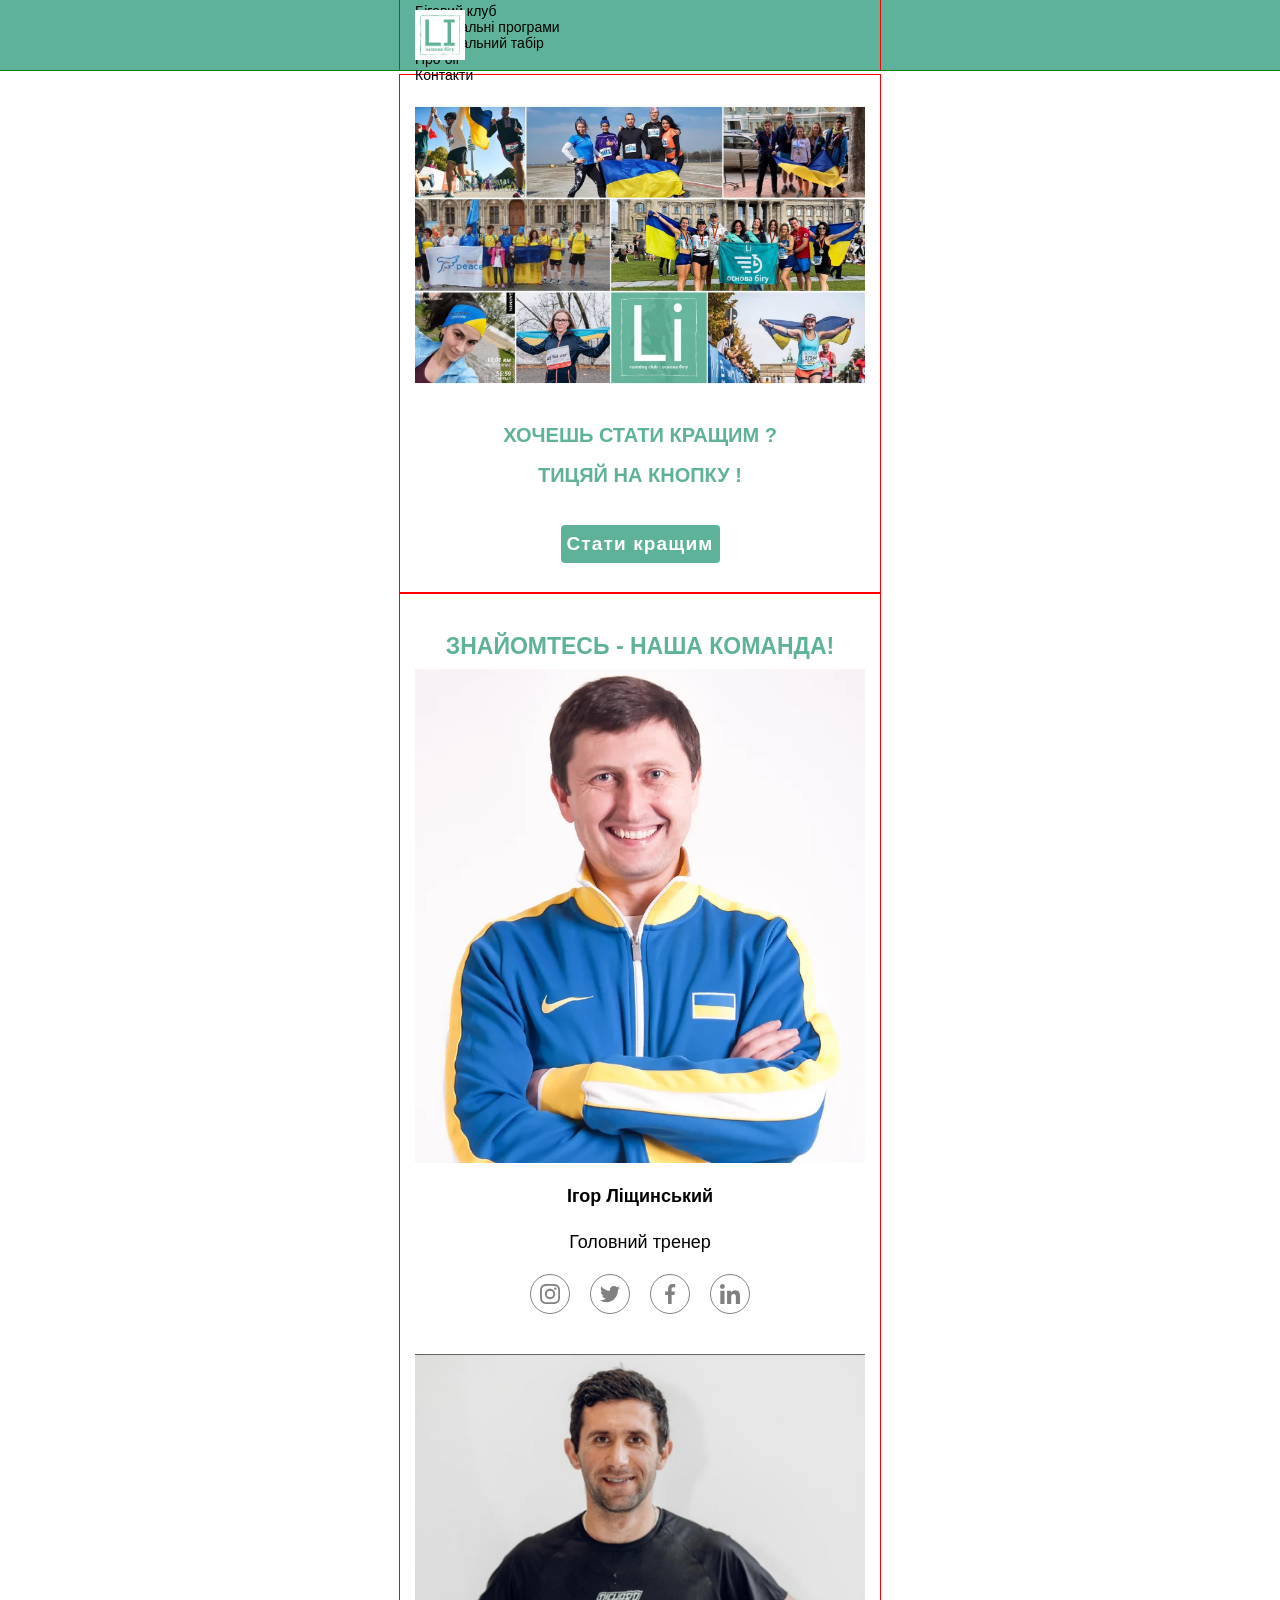
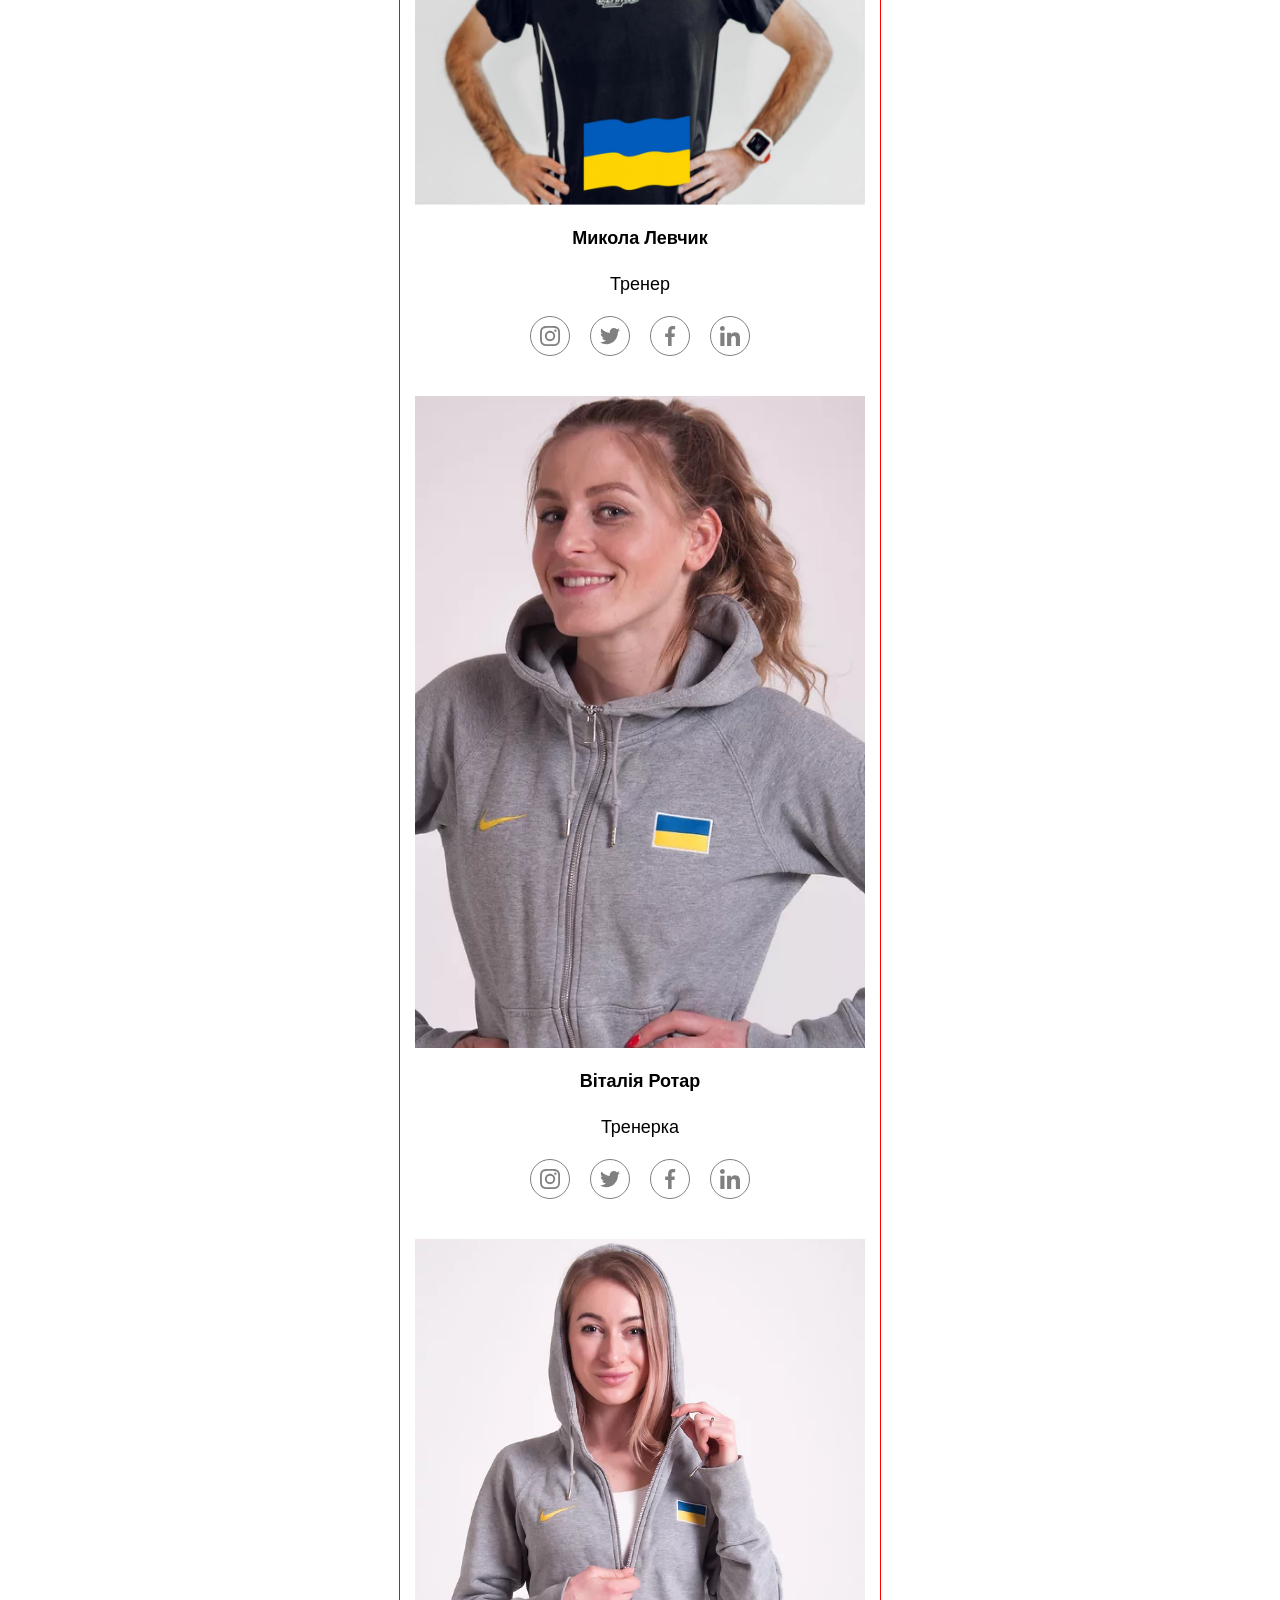
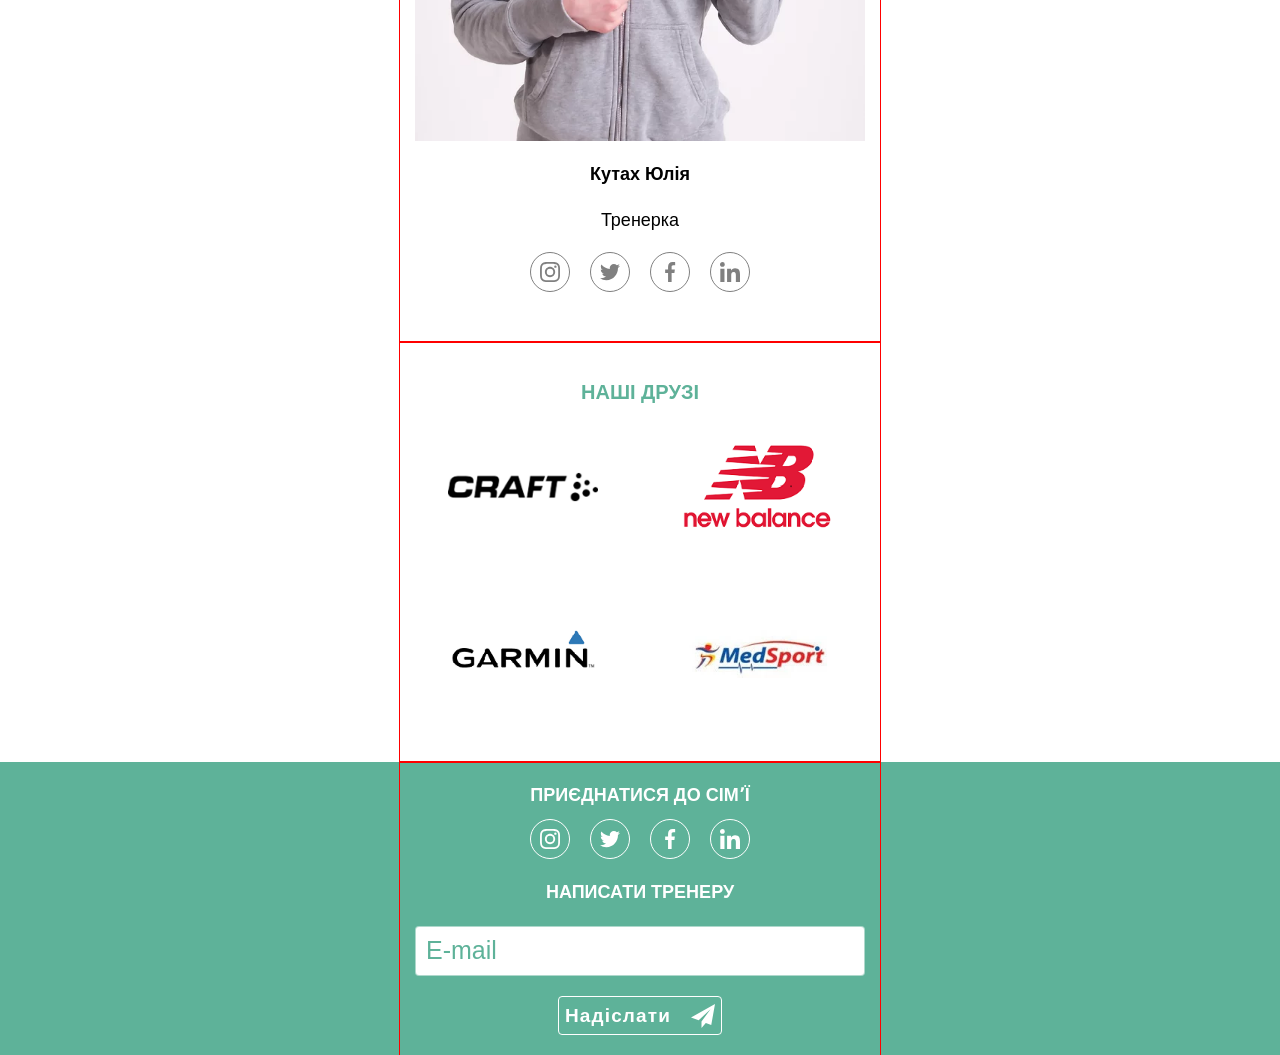
==== commit d331ca06: "!" ====
--- a/Index.html
+++ b/Index.html
@@ -1,315 +1,322 @@
 <!DOCTYPE html>
 <html lang="uk">
+  <head>
+    <meta charset="UTF-8" />
+    <meta http-equiv="X-UA-Compatible" content="IE=edge" />
+    <meta name="viewport" content="width=device-width, initial-scale=1.0" />
+    <title>Основа бігу</title>
+    <link rel="icon" type="image/x-icon" href="./img-rast/logo.ico" />
+    <link rel="preconnect" href="https://fonts.googleapis.com" />
+    <link rel="preconnect" href="https://fonts.gstatic.com" crossorigin />
+    <link
+      href="https://fonts.googleapis.com/css2?family=Raleway:wght@700&family=Roboto:wght@400;500;700;900&display=swap"
+      rel="stylesheet"
+    />
+    <link rel="stylesheet" href="./sass/main.css" />
+  </head>
+  <body>
+    <div class="wrapper">
+      <!-- Шапка сайта -->
+      <header class="header">
+        <div class="container">
+          <div class="header-body">
+            <a class="logo" href="">
+              <img
+                class="logo__img"
+                src="./img-rast/logo.webp"
+                alt="логотип Основа Бігу"
+              />
+            </a>
+            <div class="burger-block" data-menu-button>
+              <span class="burger-block__base" data-menu-base></span>
+            </div>
+            <nav class="header__menu">
+              <ul class="header__list" open-menu>
+                <li class="header__link">
+                  <a href="" class="header__link"></a>Головна
+                </li>
+                <li class="header__link">
+                  <a href="" class="header__link"></a>Біговий клуб
+                </li>
+                <li class="header__link">
+                  <a href="" class="header__link"></a>Тренувальні програми
+                </li>
+                <li class="header__link">
+                  <a href="" class="header__link"></a>Тренувальний табір
+                </li>
+                <li class="header__link">
+                  <a href="" class="header__link"></a>Про біг
+                </li>
+                <li class="header__link">
+                  <a href="" class="header__link"></a>Контакти
+                </li>
+              </ul>
+            </nav>
+          </div>
+        </div>
+      </header>
+      <!-- Основной контент -->
+      <main class="main">
+        <section class="section container">
+          <div class="hero">
+            <div class="hero__back-ground"></div>
+            <h2 class="title-L2 font-accent">
+              Хочешь стати кращим ? <br />
+              Тицяй на кнопку !
+            </h2>
+            <button class="button button--animated" type="button">Стати кращим</button>
+          </div>
+        </section>
+        <section class="section container">
+          <h1 class="title-L1 font-accent">Знайомтесь - наша команда!</h1>
+          <ul class="team">
+            <li class="team__item">
+              <img src="./img-rast/team/IL.webp" alt="Ігор Ліщинський" />
+              <div class="team__detail">
+                <h3 class="title-L3">Ігор Ліщинський</h3>
+                <p class="team__text">Головний тренер</p>
+                <ul class="social">
+                  <li class="social_item">
+                    <a class="social__link" href="">
+                      <svg width="20" height="20">
+                        <use href="./img-vect/sprite.svg#icon-instagram"></use>
+                      </svg>
+                    </a>
+                  </li>
+                  <li class="social_item">
+                    <a class="social__link" href="">
+                      <svg width="20" height="20">
+                        <use href="./img-vect/sprite.svg#icon-twitter"></use>
+                      </svg>
+                    </a>
+                  </li>
+                  <li class="social_item">
+                    <a class="social__link" href="">
+                      <svg width="20" height="20">
+                        <use href="./img-vect/sprite.svg#icon-facebook"></use>
+                      </svg>
+                    </a>
+                  </li>
+                  <li class="social_item">
+                    <a class="social__link" href="">
+                      <svg width="20" height="20">
+                        <use href="./img-vect/sprite.svg#icon-linkedin"></use>
+                      </svg>
+                    </a>
+                  </li>
+                </ul>
+              </div>
+            </li>
+            <li class="team__item">
+              <img src="./img-rast/team/KL.jpg" alt="Микола Левчик" />
+              <div class="team__detail">
+                <h3 class="title-L3">Микола Левчик</h3>
+                <p class="team__text">Тренер</p>
+                <ul class="social">
+                  <li class="social_item">
+                    <a class="social__link" href="">
+                      <svg width="20" height="20">
+                        <use href="./img-vect/sprite.svg#icon-instagram"></use>
+                      </svg>
+                    </a>
+                  </li>
+                  <li class="social_item">
+                    <a class="social__link" href="">
+                      <svg width="20" height="20">
+                        <use href="./img-vect/sprite.svg#icon-twitter"></use>
+                      </svg>
+                    </a>
+                  </li>
+                  <li class="social_item">
+                    <a class="social__link" href="">
+                      <svg width="20" height="20">
+                        <use href="./img-vect/sprite.svg#icon-facebook"></use>
+                      </svg>
+                    </a>
+                  </li>
+                  <li class="social_item">
+                    <a class="social__link" href="">
+                      <svg width="20" height="20">
+                        <use href="./img-vect/sprite.svg#icon-linkedin"></use>
+                      </svg>
+                    </a>
+                  </li>
+                </ul>
+              </div>
+            </li>
+            <li class="team__item">
+              <img src="./img-rast/team/VR.webp" alt="Віталія Ротар" />
+              <div class="team__detail">
+                <h3 class="title-L3">Віталія Ротар</h3>
+                <p class="team__text">Тренерка</p>
+                <ul class="social">
+                  <li class="social_item">
+                    <a class="social__link" href="">
+                      <svg width="20" height="20">
+                        <use href="./img-vect/sprite.svg#icon-instagram"></use>
+                      </svg>
+                    </a>
+                  </li>
+                  <li class="social_item">
+                    <a class="social__link" href="">
+                      <svg width="20" height="20">
+                        <use href="./img-vect/sprite.svg#icon-twitter"></use>
+                      </svg>
+                    </a>
+                  </li>
+                  <li class="social_item">
+                    <a class="social__link" href="">
+                      <svg width="20" height="20">
+                        <use href="./img-vect/sprite.svg#icon-facebook"></use>
+                      </svg>
+                    </a>
+                  </li>
+                  <li class="social_item">
+                    <a class="social__link" href="">
+                      <svg width="20" height="20">
+                        <use href="./img-vect/sprite.svg#icon-linkedin"></use>
+                      </svg>
+                    </a>
+                  </li>
+                </ul>
+              </div>
+            </li>
+            <li class="team__item">
+              <img src="./img-rast/team/KY.jpeg" alt="Кутах Юлія" />
+              <div class="team__detail">
+                <h3 class="title-L3">Кутах Юлія</h3>
+                <p class="team__text">Тренерка</p>
+                <ul class="social">
+                  <li class="social_item">
+                    <a class="social__link" href="">
+                      <svg width="20" height="20">
+                        <use href="./img-vect/sprite.svg#icon-instagram"></use>
+                      </svg>
+                    </a>
+                  </li>
+                  <li class="social_item">
+                    <a class="social__link" href="">
+                      <svg width="20" height="20">
+                        <use href="./img-vect/sprite.svg#icon-twitter"></use>
+                      </svg>
+                    </a>
+                  </li>
+                  <li class="social_item">
+                    <a class="social__link" href="">
+                      <svg width="20" height="20">
+                        <use href="./img-vect/sprite.svg#icon-facebook"></use>
+                      </svg>
+                    </a>
+                  </li>
+                  <li class="social_item">
+                    <a class="social__link" href="">
+                      <svg width="20" height="20">
+                        <use href="./img-vect/sprite.svg#icon-linkedin"></use>
+                      </svg>
+                    </a>
+                  </li>
+                </ul>
+              </div>
+            </li>
+          </ul>
+        </section>
+        <section class="partners container section">
+          <h2 class="title-L2 font-accent">Наші друзі</h2>
+          <div class="partners-section">
+            <ul class="partners-section__list">
+              <li class="partner-item">
+                <div class="partner-item--hover">
+                  <a class="partners__img" href="">
+                    <img src="./img-rast/partners/craft.webp" alt="" />
+                  </a>
+                </div>
+              </li>
+              <li class="partner-item">
+                <a class="partners__img" href="">
+                  <img src="./img-rast/partners/NB" alt="" />
+                </a>
+              </li>
+              <li class="partner-item">
+                <a class="partners__img" href="">
+                  <img src="./img-rast/partners/garmin" alt="" />
+                </a>
+              </li>
+              <li class="partner-item">
+                <a class="partners__img" href="">
+                  <img src="./img-rast/partners/medsport" alt="" />
+                </a>
+              </li>
+            </ul>
+          </div>
+        </section>
+      </main>
+      <!-- footer -->
+      <footer class="footer">
+        <div class="footer__container container">
+          <div class="footer-tablet">
+            <div class="wellcom-block">
+              <h3 class="title-L3 font-footer">Приєднатися до сімʼї</h3>
+              <ul class="social">
+                <li class="social_item">
+                  <a class="social__link social__link-footer" href="">
+                    <svg width="20" height="20">
+                      <use href="./img-vect/sprite.svg#icon-instagram"></use>
+                    </svg>
+                  </a>
+                </li>
+                <li class="social_item">
+                  <a class="social__link social__link-footer" href="">
+                    <svg width="20" height="20">
+                      <use href="./img-vect/sprite.svg#icon-twitter"></use>
+                    </svg>
+                  </a>
+                </li>
+                <li class="social_item">
+                  <a class="social__link social__link-footer" href="">
+                    <svg width="20" height="20">
+                      <use href="./img-vect/sprite.svg#icon-facebook"></use>
+                    </svg>
+                  </a>
+                </li>
+                <li class="social_item">
+                  <a class="social__link social__link-footer" href="">
+                    <svg width="20" height="20">
+                      <use href="./img-vect/sprite.svg#icon-linkedin"></use>
+                    </svg>
+                  </a>
+                </li>
+              </ul>
+            </div>
+          </div>
 
-<head>
-    <meta charset="UTF-8">
-    <meta http-equiv="X-UA-Compatible" content="IE=edge">
-    <meta name="viewport" content="width=device-width, initial-scale=1.0">
-    <title>Document</title>
-    <link rel="preconnect" href="https://fonts.googleapis.com">
-    <link rel="preconnect" href="https://fonts.gstatic.com" crossorigin>
-    <link href="https://fonts.googleapis.com/css2?family=Raleway:wght@700&family=Roboto:wght@400;500;700;900&display=swap" rel="stylesheet">
-    <link rel="stylesheet" href="./sass/main.css">
-</head>
-<body>
-    <div class="wrapper">
-<!-- Шапка сайта -->
-        <header class="header">
-            <div class="container">
-                <div class="header-body">
-                    <a class="logo" href="">
-                        <img class="logo__img" src="./img-rast/Оригинальный.webp" alt="логотип Основа Бігу">
-                    </a>
-                    <div class="burger-block" data-menu-button>
-                        <span class="burger-block__base" data-menu-base></span>
-                    </div>
-                    <nav class="header__menu">
-                        <ul class="header__list" open-menu >
-                            <li class="header__link">
-                                <a href="" class="header__link"></a>Головна
-                            </li>
-                            <li class="header__link">
-                                <a href="" class="header__link"></a>Біговий клуб
-                            </li>
-                            <li class="header__link">
-                                <a href="" class="header__link"></a>Тренувальні програми
-                            </li>
-                            <li class="header__link">
-                                <a href="" class="header__link"></a>Тренувальний табір
-                            </li>
-                            <li class="header__link">
-                                <a href="" class="header__link"></a>Про біг
-                            </li>  
-                            <li class="header__link">
-                                <a href="" class="header__link"></a>Контакти
-                            </li>
-                        </ul>
-                    </nav>
-                </div>
-            </div>
-        </header>
-<!-- Основной контент -->
-        <main class="main">
-            <section class="section container">
-                <div class="hero">
-                    <div class="hero__back-ground">
-                    </div>
-                    <h1 class="title">
-                        Хочешь стати кращим ? <br> Тицяй на кнопку !
-                    </h1>
-                    <button class="button" type="button">Стати кращим</button>
-                </div>
-            </section>
-            <section class="section container">
-                <h1 class="title">Знайомтесь - Основа твого бігу!</h1>
-                <ul class="team">
-                    <li class="team__item">
-                        <img src="./img-rast/team/IL.webp" alt="Ігор Ліщинський">
-                        <div class="team__detail">
-                            <h3 class="team__title">Ігор Ліщинський</h3>
-                            <p class="team__text">Головний тренер</p>
-                            <ul class="social">
-                                <li class="social_item">
-                                    <a class="social__link" href="">
-                                        <svg width="20" height="20">
-                                            <use href="./img-vect/sprite.svg#icon-instagram"></use>
-                                        </svg>
-                                    </a>
-                                </li>
-                                <li class="social_item">
-                                    <a class="social__link" href="">
-                                        <svg width="20" height="20">
-                                            <use href="./img-vect/sprite.svg#icon-twitter"></use>
-                                        </svg>
-                                    </a>
-                                </li>
-                                <li class="social_item">
-                                    <a class="social__link" href="">
-                                        <svg width="20" height="20">
-                                            <use href="./img-vect/sprite.svg#icon-facebook"></use>
-                                        </svg>
-                                    </a>
-                                </li>
-                                <li class="social_item">
-                                    <a class="social__link" href="">
-                                        <svg width="20" height="20">
-                                            <use href="./img-vect/sprite.svg#icon-linkedin"></use>
-                                        </svg>
-                                    </a>
-                                </li>
+          <!-- Subscription -->
 
-                            </ul>
-                        </div>
-                    </li>
-                    <li class="team__item">
-                        <img src="./img-rast/team/KL.jpg" alt="Микола Левчик">
-                        <div class="team__detail">
-                            <h3 class="team__title">Микола Левчик</h3>
-                            <p class="team__text">Тренер</p>
-                            <ul class="social">
-                                <li class="social_item">
-                                    <a class="social__link" href="">
-                                        <svg width="20" height="20">
-                                            <use href="./img-vect/sprite.svg#icon-instagram"></use>
-                                        </svg>
-                                    </a>
-                                </li>
-                                <li class="social_item">
-                                    <a class="social__link" href="">
-                                        <svg width="20" height="20">
-                                            <use href="./img-vect/sprite.svg#icon-twitter"></use>
-                                        </svg>
-                                    </a>
-                                </li>
-                                <li class="social_item">
-                                    <a class="social__link" href="">
-                                        <svg width="20" height="20">
-                                            <use href="./img-vect/sprite.svg#icon-facebook"></use>
-                                        </svg>
-                                    </a>
-                                </li>
-                                <li class="social_item">
-                                    <a class="social__link" href="">
-                                        <svg width="20" height="20">
-                                            <use href="./img-vect/sprite.svg#icon-linkedin"></use>
-                                        </svg>
-                                    </a>
-                                </li>
-                                </ul>
-                            </div>
-                        </li>
-                        <li class="team__item">
-                            <img src="./img-rast/team/VR.webp" alt="Віталія Ротар">
-                            <div class="team__detail">
-                                <h3 class="team__title">Віталія Ротар</h3>
-                                <p class="team__text">Тренерка</p>
-                                <ul class="social">
-                                    <li class="social_item">
-                                        <a class="social__link" href="">
-                                            <svg width="20" height="20">
-                                                <use href="./img-vect/sprite.svg#icon-instagram"></use>
-                                            </svg>
-                                        </a>
-                                    </li>
-                                    <li class="social_item">
-                                        <a class="social__link" href="">
-                                            <svg width="20" height="20">
-                                                <use href="./img-vect/sprite.svg#icon-twitter"></use>
-                                            </svg>
-                                        </a>
-                                    </li>
-                                    <li class="social_item">
-                                        <a class="social__link" href="">
-                                            <svg width="20" height="20">
-                                                <use href="./img-vect/sprite.svg#icon-facebook"></use>
-                                            </svg>
-                                        </a>
-                                    </li>
-                                    <li class="social_item">
-                                        <a class="social__link" href="">
-                                            <svg width="20" height="20">
-                                                <use href="./img-vect/sprite.svg#icon-linkedin"></use>
-                                            </svg>
-                                        </a>
-                                    </li>
-    
-                                </ul>
-                            </div>
-                        </li>
-                        <li class="team__item">
-                            <img src="./img-rast/team/KY.jpeg" alt="Кутах Юлія">
-                            <div class="team__detail">
-                                <h3 class="team__title">Кутах Юлія</h3>
-                                <p class="team__text">Тренерка</p>
-                                <ul class="social">
-                                    <li class="social_item">
-                                        <a class="social__link" href="">
-                                            <svg width="20" height="20">
-                                                <use href="./img-vect/sprite.svg#icon-instagram"></use>
-                                            </svg>
-                                        </a>
-                                    </li>
-                                    <li class="social_item">
-                                        <a class="social__link" href="">
-                                            <svg width="20" height="20">
-                                                <use href="./img-vect/sprite.svg#icon-twitter"></use>
-                                            </svg>
-                                        </a>
-                                    </li>
-                                    <li class="social_item">
-                                        <a class="social__link" href="">
-                                            <svg width="20" height="20">
-                                                <use href="./img-vect/sprite.svg#icon-facebook"></use>
-                                            </svg>
-                                        </a>
-                                    </li>
-                                    <li class="social_item">
-                                        <a class="social__link" href="">
-                                            <svg width="20" height="20">
-                                                <use href="./img-vect/sprite.svg#icon-linkedin"></use>
-                                            </svg>
-                                        </a>
-                                    </li>
-                                </ul>
-                            </div>
-                        </li>
-                    </ul>
-            </section>
-            <section class="partners container section">
-                <h2 class="title">Наші друзі</h2>
-                <div class="partners-section">
-                    <ul class="partners-section__list">
-                        <li class="partner-item">
-                           <a href=""> <img src="./img-rast/partners/avis" alt=""> </a>
-                           <p class="partner-item__title"></p>
-                        </li>
-                        <li class="partner-item">
-                            <a href=""> <img src="./img-rast/partners/NB" alt=""> </a>
-                            <p class="partner-item__title"></p>
-                        </li>
-                        <li class="partner-item">
-                            <a href=""> <img src="./img-rast/partners/garmin" alt=""> </a>
-                            <p class="partner-item__title"></p>
-                        </li>
-                        <li class="partner-item">
-                            <a href=""> <img src="./img-rast/partners/medsport" alt=""> </a>
-                            <p class="partner-item__title"></p>
-                        </li>
-                        <li class="partner-item">
-                            <a href=""> <img src="" alt=""> </a>
-                            <p class="partner-item__title"></p>
-                        </li>
-                    </ul>
-                </div>
-            </section>
-            <section class="races container section">
-                <h2 class="title"></h2>
-                <p class="text"></p>
-                <iFrame src = “https://cloudways.com/ “ width= “100%” height=”300px” frameborder =”1” scrolling = “yes” ></iFrame>            
-            </section>
-        </main>
-    <!-- footer -->
-    <footer class="footer">
-        <div class="footer__container container">
-            <div class="footer-tablet">
-                <div class="wellcom-block">
-                    <h3 class="wellcom-block__title">присоединяйтесь</h3>
-                    <ul class="social">
-                        <li class="social_item ">
-                            <a class="social__link" href="">
-                                <svg width="20" height="20">
-                                    <use href="./img-vect/sprite.svg#icon-instagram"> </use>
-                                </svg>
-                            </a>
-                        </li>
-                        <li class="social_item">
-                            <a class="social__link" href="">
-                                <svg width="20" height="20">
-                                    <use href="./img-vect/sprite.svg#icon-twitter"> </use>
-                                </svg>
-                            </a>
-                        </li>
-                        <li class="social_item ">
-                            <a class="social__link" href="">
-                                <svg width="20" height="20">
-                                    <use href="./img-vect/sprite.svg#icon-facebook"> </use>
-                                </svg>
-                            </a>
-                        </li>
-                        <li class="social_item ">
-                            <a class="social__link" href="">
-                                <svg width="20" height="20">
-                                    <use href="./img-vect/sprite.svg#icon-linkedin"> </use>
-                                </svg>
-                            </a>
-                        </li>
-                    </ul>
-                </div>
-            </div>
-
-            <!-- Subscription -->
-
-            <div class="subscription">
-                <h3 class="subscription__title">Подпишитесь на рассылку</h3>
-                <form class="subscription__form">
-                    <label class="subscription__label" for="email"></label>
-                    <input class="subscription__input" type="email" name="subscription" id="email"
-                        placeholder="E-mail" />
-                    <button class="button subscription-button" type="submit">
-                        Подписаться
-                        <svg class="subscription-button__icon" width="24" height="24">
-                            <use class="subscription-button__svg" href="./img-vect/sprite.svg#icon-send"></use>
-                        </svg>
-                    </button>
-                </form>
-            </div>
+          <div class="subscription">
+            <h3 class="title-L3 font-footer">Написати тренеру</h3>
+            <form class="subscription__form">
+              <label class="subscription__label" for="email"></label>
+              <input
+                class="subscription__input"
+                type="email"
+                name="subscription"
+                id="email"
+                placeholder="E-mail"
+              />
+              <button class="button subscription-button" type="submit">
+                Надіслати
+                <svg class="subscription-button__icon" width="24" height="24">
+                  <use
+                    class="subscription-button__svg"
+                    href="./img-vect/sprite.svg#icon-send"
+                  ></use>
+                </svg>
+              </button>
+            </form>
+          </div>
         </div>
-    </footer>
+      </footer>
     </div>
-    
-<script src="./js/burger-menu.js"> </script>
-<script src="./js/burger-list.js"> </script>
-
-</body>
-
-</html>+    <script src="./js/burger-menu.js"></script>
+    <script src="./js/burger-list.js"></script>
+  </body>
+</html>
--- a/sass/main.css
+++ b/sass/main.css
@@ -416,15 +416,6 @@
 .section {
   padding-top: 30px;
   padding-bottom: 30px;
-}
-
-.title {
-  text-align: center;
-  font-size: 20px;
-  line-height: 2;
-  text-transform: uppercase;
-  font-family: "Segoe UI", Tahoma, Geneva, Verdana, sans-serif;
-  color: green;
 }
 
 .header {
@@ -534,6 +525,22 @@
   transform: rotate(45deg);
 }
 
+.hero {
+  display: flex;
+  flex-direction: column;
+  align-items: center;
+  gap: 30px;
+}
+
+.hero__back-ground {
+  width: 100%;
+  height: 280px;
+  background-image: url(/img-rast/hero/hero.jpg);
+  background-size: cover;
+  background-position: center;
+  background-repeat: no-repeat;
+}
+
 .burger-block {
   display: none;
 }
@@ -588,22 +595,6 @@
 }
 .burger-block__base.is-open {
   display: none;
-}
-
-.hero {
-  display: flex;
-  flex-direction: column;
-  align-items: center;
-  gap: 30px;
-}
-
-.hero__back-ground {
-  width: 100%;
-  height: 280px;
-  background-image: url(/img-rast/hero/hero.jpg);
-  background-size: cover;
-  background-position: center;
-  background-repeat: no-repeat;
 }
 
 .button {
@@ -620,40 +611,61 @@
   cursor: pointer;
 }
 
+.button--animated {
+  -webkit-animation: button 1000ms infinite;
+          animation: button 1000ms infinite;
+}
+
+.subscription-button {
+  display: flex;
+  justify-content: space-between;
+  align-items: center;
+  gap: 20px;
+  border: double 1px white;
+  box-shadow: 1;
+}
+
+.subscription-button__icon {
+  fill: white;
+}
+
 .social {
   display: flex;
   gap: 20px;
 }
 
 .social_item {
-  display: flex;
-  align-items: center;
-  justify-content: center;
   width: 40px;
   height: 40px;
+}
+
+.social__link {
+  display: flex;
+  justify-content: center;
+  align-items: center;
+  height: 100%;
+  width: 100%;
   border-radius: 50%;
   border: 1px solid gray;
-}
-.social_item:hover {
+  fill: gray;
+  transition: background-color 250ms linear;
+}
+.social__link:hover {
   border: 1px solid rgb(94, 178, 153);
   cursor: pointer;
+  background-color: rgb(94, 178, 153);
+  fill: white;
+}
+
+.social__link-footer {
+  border: 1px solid white;
+  fill: white;
+  transition: background-color 250ms linear;
+}
+.social__link-footer:hover {
+  cursor: pointer;
+  background-color: white;
   fill: rgb(94, 178, 153);
-  color: rgb(94, 178, 153);
-}
-
-.social__link {
-  display: flex;
-  justify-content: center;
-  align-items: center;
-  height: 100%;
-  width: 100%;
-  padding: 10px;
-  color: gray;
-  fill: gray;
-}
-.social__link:hover {
-  fill: rgb(94, 178, 153);
-  color: rgb(94, 178, 153);
 }
 
 .section__title {
@@ -685,4 +697,151 @@
 .team__text {
   font-size: 18px;
   line-height: 1.3333333333;
+}
+
+.partners-section__list {
+  display: flex;
+  flex-wrap: wrap;
+  gap: 20px;
+  justify-content: space-around;
+  align-items: center;
+}
+
+.partner-item {
+  width: 150px;
+  height: 150px;
+}
+.partner-item:hover {
+  cursor: pointer;
+  background-color: aqua;
+}
+
+.font-accent {
+  text-align: center;
+  color: rgb(94, 178, 153);
+  text-transform: uppercase;
+  font-family: "Segoe UI", Tahoma, Geneva, Verdana, sans-serif;
+}
+
+.font-footer {
+  text-align: center;
+  color: white;
+  text-transform: uppercase;
+  font-family: "Segoe UI", Tahoma, Geneva, Verdana, sans-serif;
+}
+
+.title-L1 {
+  font-size: 23px;
+  line-height: 2;
+}
+
+.title-L2 {
+  font-size: 20px;
+  line-height: 2;
+}
+
+.title-L3 {
+  font-size: 18px;
+  font-style: normal;
+  line-height: 1.5;
+}
+
+.footer {
+  background-color: rgb(94, 178, 153);
+}
+
+.footer__container {
+  display: flex;
+  flex-direction: column;
+  align-items: center;
+  padding-top: 20px;
+  padding-bottom: 20px;
+  gap: 20px;
+}
+
+.wellcom-block__title {
+  text-align: center;
+}
+
+.wellcom-block {
+  display: flex;
+  flex-direction: column;
+  gap: 10px;
+}
+
+.subscription {
+  display: flex;
+  flex-direction: column;
+  align-items: center;
+  width: 100%;
+  gap: 20px;
+}
+
+.subscription-button {
+  margin-top: 20px;
+}
+
+.subscription__form {
+  display: flex;
+  flex-direction: column;
+  width: 100%;
+  align-items: center;
+}
+
+.subscription__input {
+  height: 50px;
+  width: 100%;
+  padding-top: 15px;
+  padding-bottom: 15px;
+  padding-left: 10px;
+  border-radius: 4px;
+  border: rgba(94, 178, 153, 0.5) 1px solid;
+  box-shadow: none;
+  color: rgb(94, 178, 153);
+  font-size: 25px;
+}
+.subscription__input:focus-visible {
+  outline: yellow 1px solid;
+}
+.subscription__input::-moz-placeholder {
+  font-size: 25px;
+  color: rgb(94, 178, 153);
+}
+.subscription__input:-ms-input-placeholder {
+  font-size: 25px;
+  color: rgb(94, 178, 153);
+}
+.subscription__input::placeholder {
+  font-size: 25px;
+  color: rgb(94, 178, 153);
+}
+
+@-webkit-keyframes button {
+  0% {
+    background-color: rgb(94, 178, 153);
+    box-shadow: 0 0 5px rgb(94, 178, 153);
+  }
+  50% {
+    background-color: rgb(94, 178, 153);
+    box-shadow: 0 0 20px rgb(94, 178, 153);
+  }
+  100% {
+    background-color: rgb(94, 178, 153);
+    box-shadow: 0 0 5px rgb(94, 178, 153);
+  }
+}
+
+@keyframes button {
+  0% {
+    background-color: rgb(94, 178, 153);
+    box-shadow: 0 0 5px rgb(94, 178, 153);
+  }
+  50% {
+    background-color: rgb(94, 178, 153);
+    box-shadow: 0 0 20px rgb(94, 178, 153);
+  }
+  100% {
+    background-color: rgb(94, 178, 153);
+    box-shadow: 0 0 5px rgb(94, 178, 153);
+  }
 }/*# sourceMappingURL=main.css.map */
